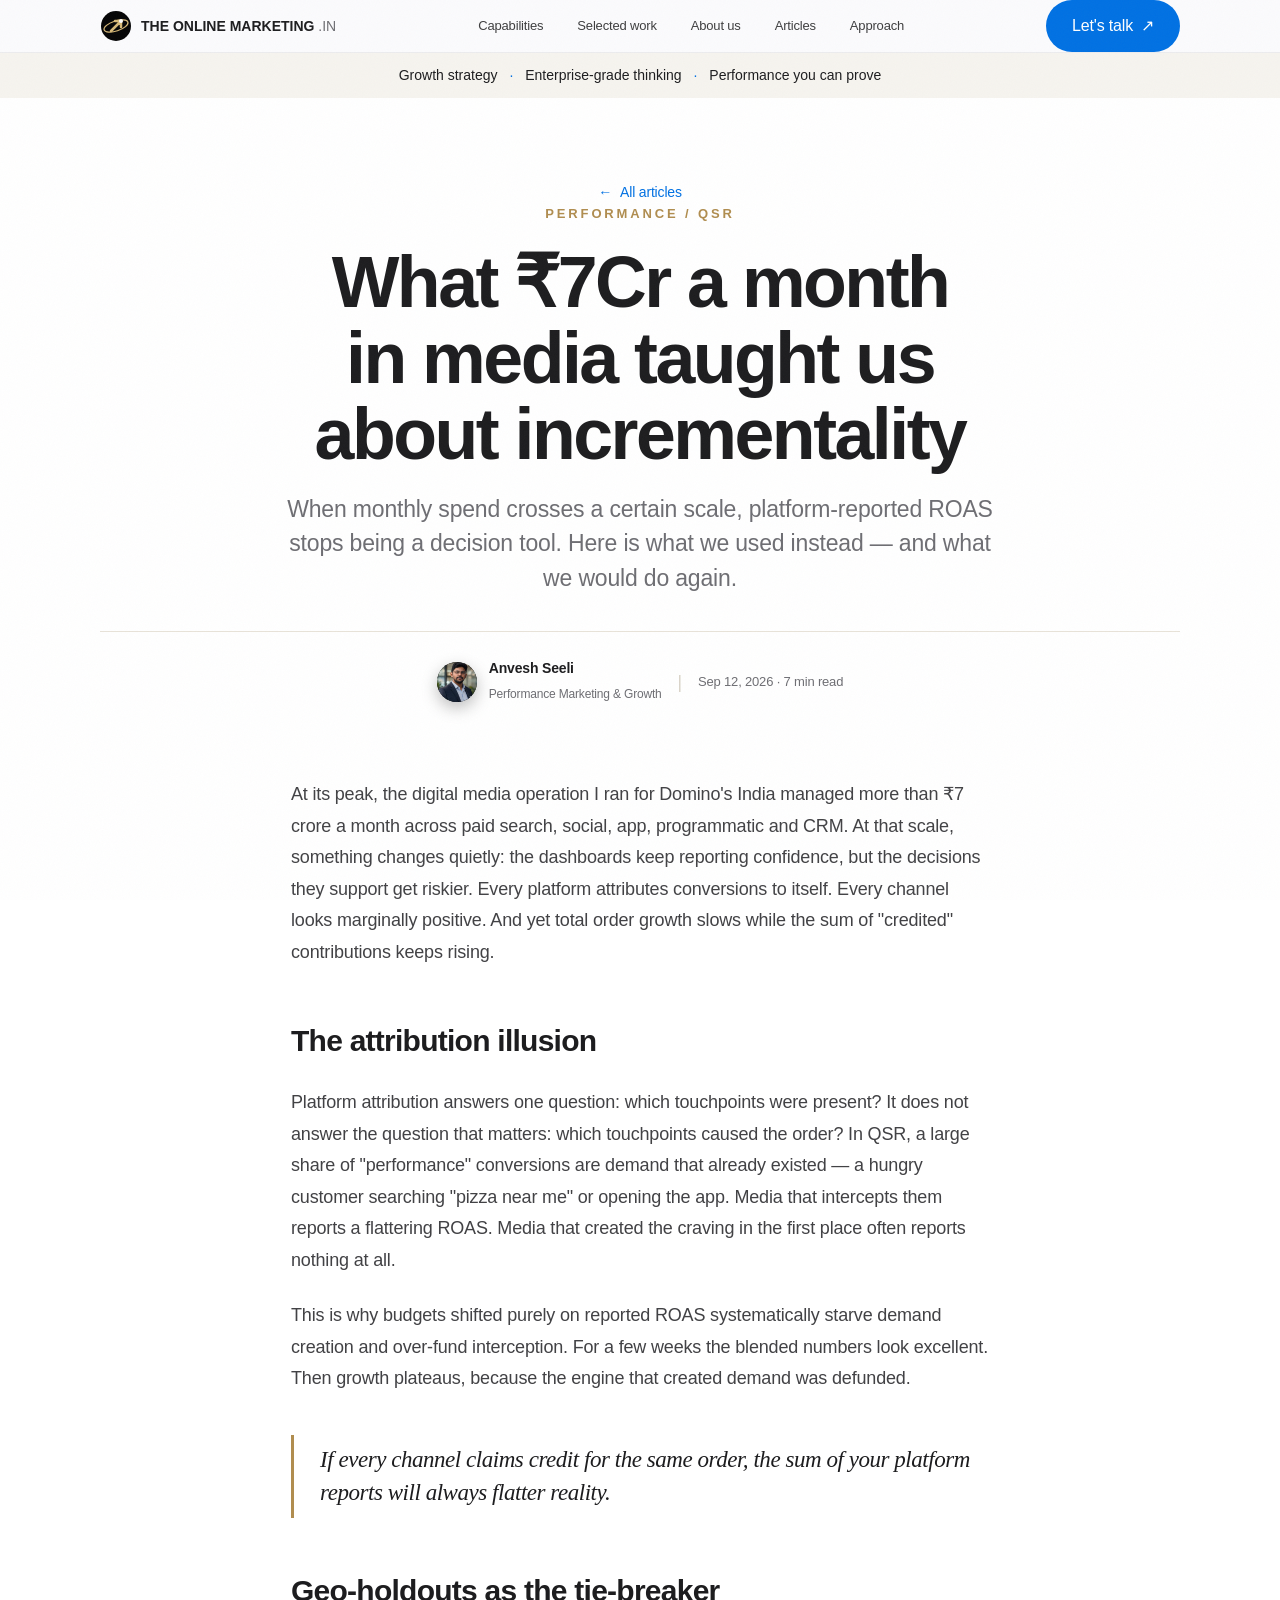
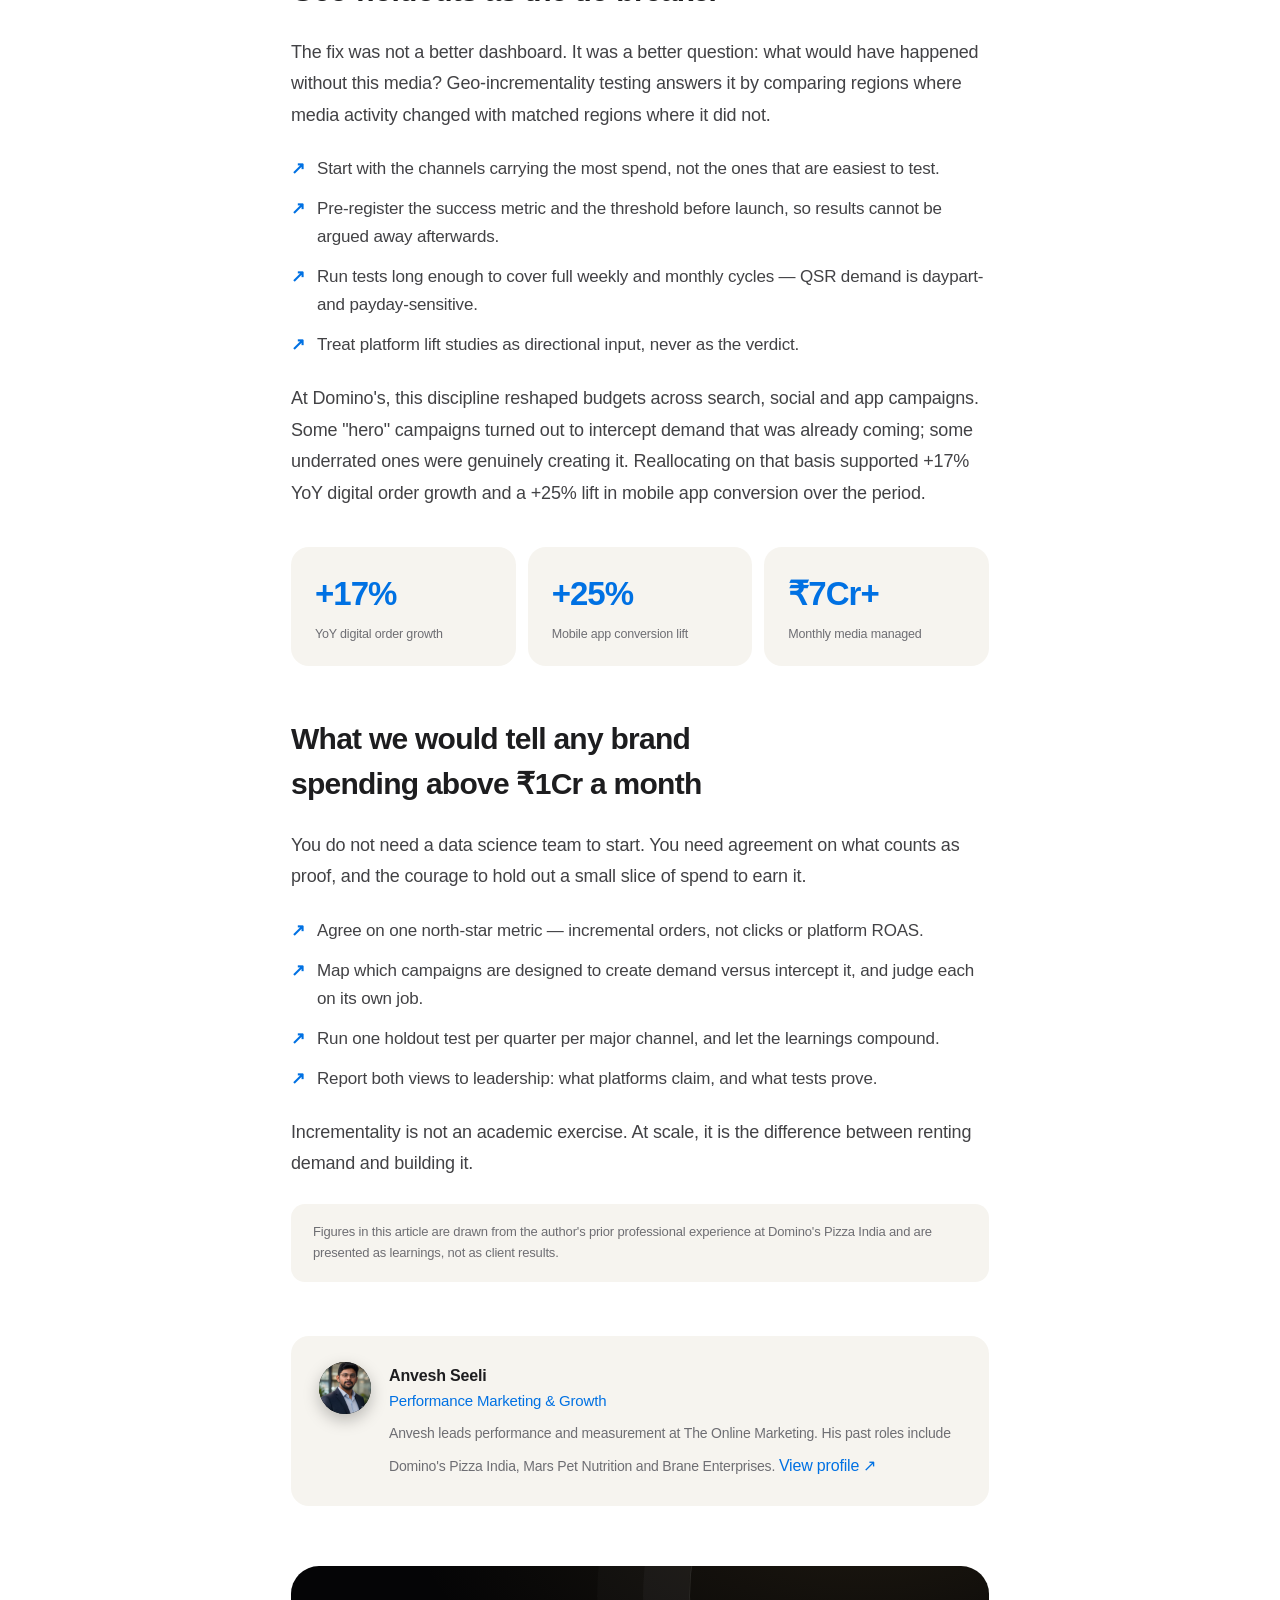
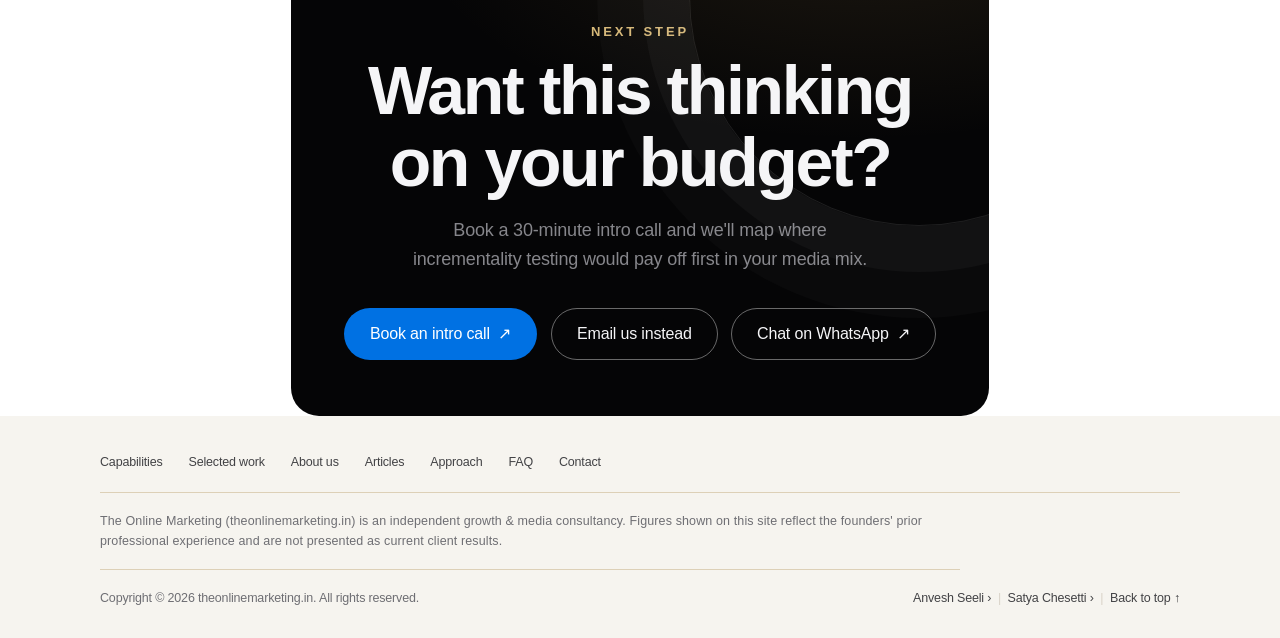
==== articles/incrementality-at-scale.html @ 979392d8 "Add files via upload" ====
<!DOCTYPE html>
<html lang="en">
<head>
<meta charset="utf-8">
<meta name="viewport" content="width=device-width, initial-scale=1">
<title>What ₹7Cr a month in media taught us about incrementality — The Online Marketing | theonlinemarketing.in</title>
<meta name="description" content="At Domino's-scale budgets, platform ROAS stops being a decision tool. Geo-holdouts and disciplined test design became the only way to know what media actually caused.">
<meta name="theme-color" content="#f5f5f7">
<link rel="icon" href="data:image/svg+xml,%3Csvg%20xmlns%3D%27http%3A%2F%2Fwww.w3.org%2F2000%2Fsvg%27%20viewBox%3D%270%200%2064%2064%27%3E%3Ccircle%20cx%3D%2732%27%20cy%3D%2732%27%20r%3D%2730%27%20fill%3D%27%23050506%27%2F%3E%3Cellipse%20cx%3D%2732%27%20cy%3D%2732%27%20rx%3D%2725%27%20ry%3D%2710%27%20transform%3D%27rotate%28-18%2032%2032%29%27%20fill%3D%27none%27%20stroke%3D%27%23d6b878%27%20stroke-width%3D%272.5%27%2F%3E%3Cpath%20d%3D%27M22%2042%20L42%2022%20M42%2022%20H30%20M42%2022%20V34%27%20stroke%3D%27%23d6b878%27%20stroke-width%3D%275%27%20fill%3D%27none%27%20stroke-linecap%3D%27round%27%20stroke-linejoin%3D%27round%27%2F%3E%3Ccircle%20cx%3D%2742%27%20cy%3D%2722%27%20r%3D%274%27%20fill%3D%27%23fff%27%2F%3E%3C%2Fsvg%3E">
<link rel="stylesheet" href="../css/style.css">
</head>
<body>
<div class="progress" aria-hidden="true"></div>
<a class="skip-link" href="#main">Skip to content</a>

<header class="nav">
  <div class="wrap nav-inner">
    <a class="logo" href="../index.html#top" aria-label="The Online Marketing — home">
      <span class="mark" aria-hidden="true">
        <svg viewBox="0 0 64 64" fill="none" class="logo-svg"><circle cx="32" cy="32" r="30" fill="#050506"/><ellipse cx="32" cy="32" rx="25" ry="10" transform="rotate(-18 32 32)" stroke="#d6b878" stroke-width="2.5" class="orbit"/><path d="M22 42 L42 22 M42 22 H30 M42 22 V34" stroke="#d6b878" stroke-width="5" stroke-linecap="round" stroke-linejoin="round" class="arrow"/><circle cx="42" cy="22" r="4" fill="#ffffff" class="star"/></svg>
      </span>
      <span>THE ONLINE MARKETING<span class="thin">&nbsp;.IN</span></span>
    </a>
    <nav class="navlinks" id="navlinks" aria-label="Primary">
      <a href="../index.html#capabilities">Capabilities</a>
      <a href="../index.html#work">Selected work</a>
      <a href="../index.html#about">About us</a>
      <a href="../index.html#articles">Articles</a>
      <a href="../index.html#approach">Approach</a>
      <a class="btn panel-cta" href="https://wa.me/918143130661?text=Hi%20The%20Online%20Marketing%2C%20I%27d%20like%20to%20talk%20about%20my%20growth%20goals" target="_blank" rel="noreferrer">Let's talk <span class="arw" aria-hidden="true">↗</span></a>
    </nav>
    <div class="nav-actions">
      <a class="btn navcta" href="https://wa.me/918143130661?text=Hi%20The%20Online%20Marketing%2C%20I%27d%20like%20to%20talk%20about%20my%20growth%20goals" target="_blank" rel="noreferrer">Let's talk <span class="arw" aria-hidden="true">↗</span></a>
      <button class="menu-btn" id="menuBtn" aria-label="Toggle navigation menu" aria-expanded="false" aria-controls="navlinks">
        <span aria-hidden="true"></span><span aria-hidden="true"></span>
      </button>
    </div>
  </div>
</header>

<div class="ribbon">Growth strategy <span>·</span> Enterprise-grade thinking <span>·</span> Performance you can prove</div>

<main id="main">
  <article>
    <div class="post-hero">
      <div class="wrap">
        <a class="back-link reveal" href="../index.html#articles"><span aria-hidden="true">←</span> All articles</a>
        <div class="kicker reveal" style="--d:60ms">Performance / QSR</div>
        <h1 class="reveal" style="--d:120ms">What ₹7Cr a month in media taught us about incrementality</h1>
        <p class="deck reveal" style="--d:180ms">When monthly spend crosses a certain scale, platform-reported ROAS stops being a decision tool. Here is what we used instead — and what we would do again.</p>
        <div class="post-meta reveal" style="--d:240ms">
          <div class="who">
            <span class="mini" aria-hidden="true"><img src="../assets/anvesh.jpg" alt="" onerror="this.remove()">AS</span>
            <div><b>Anvesh Seeli</b><span>Performance Marketing &amp; Growth</span></div>
          </div>
          <span class="sep" aria-hidden="true">|</span>
          <span class="when">Sep 12, 2026 · 7 min read</span>
        </div>
      </div>
    </div>

    <div class="wrap">
      <div class="post-body">
        <p>At its peak, the digital media operation I ran for Domino's India managed more than ₹7 crore a month across paid search, social, app, programmatic and CRM. At that scale, something changes quietly: the dashboards keep reporting confidence, but the decisions they support get riskier. Every platform attributes conversions to itself. Every channel looks marginally positive. And yet total order growth slows while the sum of "credited" contributions keeps rising.</p>

        <h2>The attribution illusion</h2>
        <p>Platform attribution answers one question: which touchpoints were present? It does not answer the question that matters: which touchpoints caused the order? In QSR, a large share of "performance" conversions are demand that already existed — a hungry customer searching "pizza near me" or opening the app. Media that intercepts them reports a flattering ROAS. Media that created the craving in the first place often reports nothing at all.</p>
        <p>This is why budgets shifted purely on reported ROAS systematically starve demand creation and over-fund interception. For a few weeks the blended numbers look excellent. Then growth plateaus, because the engine that created demand was defunded.</p>

        <blockquote>If every channel claims credit for the same order, the sum of your platform reports will always flatter reality.</blockquote>

        <h2>Geo-holdouts as the tie-breaker</h2>
        <p>The fix was not a better dashboard. It was a better question: what would have happened without this media? Geo-incrementality testing answers it by comparing regions where media activity changed with matched regions where it did not.</p>
        <ul>
          <li>Start with the channels carrying the most spend, not the ones that are easiest to test.</li>
          <li>Pre-register the success metric and the threshold before launch, so results cannot be argued away afterwards.</li>
          <li>Run tests long enough to cover full weekly and monthly cycles — QSR demand is daypart- and payday-sensitive.</li>
          <li>Treat platform lift studies as directional input, never as the verdict.</li>
        </ul>
        <p>At Domino's, this discipline reshaped budgets across search, social and app campaigns. Some "hero" campaigns turned out to intercept demand that was already coming; some underrated ones were genuinely creating it. Reallocating on that basis supported +17% YoY digital order growth and a +25% lift in mobile app conversion over the period.</p>

        <div class="stat-row reveal">
          <div class="stat"><strong>+17%</strong><span>YoY digital order growth</span></div>
          <div class="stat"><strong>+25%</strong><span>Mobile app conversion lift</span></div>
          <div class="stat"><strong>₹7Cr+</strong><span>Monthly media managed</span></div>
        </div>

        <h2>What we would tell any brand spending above ₹1Cr a month</h2>
        <p>You do not need a data science team to start. You need agreement on what counts as proof, and the courage to hold out a small slice of spend to earn it.</p>
        <ul>
          <li>Agree on one north-star metric — incremental orders, not clicks or platform ROAS.</li>
          <li>Map which campaigns are designed to create demand versus intercept it, and judge each on its own job.</li>
          <li>Run one holdout test per quarter per major channel, and let the learnings compound.</li>
          <li>Report both views to leadership: what platforms claim, and what tests prove.</li>
        </ul>
        <p>Incrementality is not an academic exercise. At scale, it is the difference between renting demand and building it.</p>

        <p class="post-note">Figures in this article are drawn from the author's prior professional experience at Domino's Pizza India and are presented as learnings, not as client results.</p>
      </div>

      <div class="post-bio reveal">
        <span class="mini" aria-hidden="true"><img src="../assets/anvesh.jpg" alt="" onerror="this.remove()">AS</span>
        <div>
          <b>Anvesh Seeli</b>
          <div class="role">Performance Marketing &amp; Growth</div>
          <p>Anvesh leads performance and measurement at The Online Marketing. His past roles include Domino's Pizza India, Mars Pet Nutrition and Brane Enterprises. <a class="profile-link" style="margin-top:8px" href="https://anveshseeli.com/" target="_blank" rel="noreferrer">View profile ↗</a></p>
        </div>
      </div>

      <div class="post-cta-wrap reveal">
        <div class="cta">
          <div>
            <div class="kicker">Next step</div>
            <h2>Want this thinking on your budget?</h2>
            <p>Book a 30-minute intro call and we'll map where incrementality testing would pay off first in your media mix.</p>
          </div>
          <div class="cta-actions">
            <a class="btn" href="https://calendly.com/satyachesetti789/30min" target="_blank" rel="noreferrer">Book an intro call <span class="arw" aria-hidden="true">↗</span></a>
            <a class="btn ghost" href="https://mail.google.com/mail/?view=cm&amp;fs=1&amp;to=satyachesetti786@gmail.com&amp;cc=hi@anveshseeli.com&amp;su=Growth%20strategy%20conversation" target="_blank" rel="noreferrer">Email us instead</a>
            <a class="btn ghost" href="https://wa.me/918143130661?text=Hi%20The%20Online%20Marketing%2C%20I%27d%20like%20to%20talk%20about%20my%20growth%20goals" target="_blank" rel="noreferrer">Chat on WhatsApp <span class="arw" aria-hidden="true">↗</span></a>
          </div>
        </div>
      </div>
    </div>
  </article>
</main>

<!-- Footer (apple.com style) -->
<footer class="footer">
  <div class="wrap">
    <nav class="footer-nav" aria-label="Footer">
      <a href="../index.html#capabilities">Capabilities</a>
      <a href="../index.html#work">Selected work</a>
      <a href="../index.html#about">About us</a>
      <a href="../index.html#articles">Articles</a>
      <a href="../index.html#approach">Approach</a>
      <a href="../index.html#faq">FAQ</a>
      <a href="../index.html#contact">Contact</a>
    </nav>
    <p class="footer-note">The Online Marketing (theonlinemarketing.in) is an independent growth &amp; media consultancy. Figures shown on this site reflect the founders' prior professional experience and are not presented as current client results.</p>
    <div class="footer-bottom">
      <span>Copyright © <span id="year">2026</span> theonlinemarketing.in. All rights reserved.</span>
      <span>
        <a href="https://anveshseeli.com/" target="_blank" rel="noreferrer">Anvesh Seeli ›</a>
        <span class="sep">&nbsp;|&nbsp;</span>
        <a href="https://mail.google.com/mail/?view=cm&amp;fs=1&amp;to=satyachesetti786@gmail.com&amp;su=Hello%20from%20The%20Online%20Marketing" target="_blank" rel="noreferrer">Satya Chesetti ›</a>
        <span class="sep">&nbsp;|&nbsp;</span>
        <a href="../index.html#top">Back to top ↑</a>
      </span>
    </div>
  </div>
</footer>

<script src="../js/main.js"></script>
</body>
</html>
---- css/style.css ----
/* ============================================================
   THE ONLINE MARKETING (theonlinemarketing.in) — shared stylesheet (home + article pages)
   Theme: apple.com-style premium.
   Flat surfaces (#fff / #f5f5f7 / #000), frosted slim nav,
   centered hero typography, full-bleed colour bands, rounded
   tiles, single blue accent #0071e3 (#2997ff on dark),
   hairline separators, light Apple-style footer.

   1. Tokens & reset        7.  Work / About / Articles
   2. Base + utilities      8.  Approach / FAQ / Contact
   3. Nav + ribbon          9.  Footer
   4. Hero + trust         10.  Article pages
   5. Bands + services     11.  Responsive
   6. Manifesto (dark)     12.  Motion & a11y
   ============================================================ */

/* ---------- 1. Tokens & reset ---------- */
:root{
  --bg:#f5f5f7;
  --paper:#ffffff;
  --ink:#1d1d1f;
  --soft:#424245;
  --muted:#6e6e73;
  --line:#d2d2d7;
  --line-soft:#e4e4e9;
  --blue:#0071e3;
  --blue-hover:#0077ed;
  --blue-dark:#2997ff;      /* Apple link blue on dark surfaces */
  --blue-soft:#e8f2ff;
  --green:#248a3d;
  --black:#000000;
  --nav-h:52px;
  --radius:18px;
  --radius-lg:28px;
  --ease:cubic-bezier(.16,1,.3,1);
}
*,*::before,*::after{box-sizing:border-box}
html{scroll-behavior:smooth;scroll-padding-top:72px;-webkit-text-size-adjust:100%}
body{
  margin:0;overflow-x:clip;
  background:var(--paper);color:var(--ink);
  font-family:-apple-system,BlinkMacSystemFont,"SF Pro Display","SF Pro Text","Segoe UI",Roboto,Helvetica,Arial,sans-serif;
  font-size:17px;line-height:1.5;letter-spacing:-.01em;
  -webkit-font-smoothing:antialiased;-moz-osx-font-smoothing:grayscale;
  text-rendering:optimizeLegibility;
}
a{color:inherit;text-decoration:none}
button{font:inherit;color:inherit}
h1,h2,h3,p{margin:0}
ul{margin:0;padding:0;list-style:none}
svg{display:block}
::selection{background:rgba(0,113,227,.18)}

/* ---------- 2. Base + utilities ---------- */
.wrap{width:min(1080px,100% - 48px);margin-inline:auto}
.band{padding:96px 0}
.band-white{background:var(--paper)}
.band-gray{background:var(--bg)}
.band-dark{background:var(--black);color:#f5f5f7}

.kicker{
  font-size:12px;font-weight:600;letter-spacing:.12em;
  text-transform:uppercase;color:var(--blue);
}
.band-dark .kicker{color:var(--blue-dark)}
.eyebrow{
  display:inline-flex;align-items:center;gap:10px;
  font-size:13px;font-weight:600;letter-spacing:.1em;
  text-transform:uppercase;color:var(--muted);
}
.dot{width:8px;height:8px;border-radius:50%;background:var(--blue);flex:none;animation:pulse 2.6s infinite}
@keyframes pulse{
  0%{box-shadow:0 0 0 0 rgba(0,113,227,.35)}
  70%{box-shadow:0 0 0 7px rgba(0,113,227,0)}
  100%{box-shadow:0 0 0 0 rgba(0,113,227,0)}
}
.lead{font-size:clamp(19px,1.9vw,24px);line-height:1.5;color:var(--muted);font-weight:400}
.micro{font-size:14px;color:var(--muted)}

.section-head{max-width:780px;margin:0 auto 60px;text-align:center}
.section-head h2{
  font-size:clamp(36px,4.8vw,60px);line-height:1.06;letter-spacing:-.035em;
  font-weight:600;margin-top:12px;text-wrap:balance;
}
.section-head p{max-width:560px;margin:18px auto 0;color:var(--muted);font-size:17px;line-height:1.6}

/* Apple text link with chevron */
.link-blue{color:var(--blue);font-size:17px;font-weight:400;display:inline-flex;align-items:center;gap:4px}
.link-blue:hover{text-decoration:underline}
.band-dark .link-blue{color:var(--blue-dark)}

/* Buttons — flat Apple pills */
.btn{
  display:inline-flex;align-items:center;justify-content:center;gap:8px;
  background:var(--blue);color:#fff;border:1px solid transparent;border-radius:999px;
  padding:12px 22px;font-size:15px;font-weight:400;letter-spacing:-.01em;
  cursor:pointer;white-space:nowrap;
  transition:background .2s,transform .2s,border-color .2s,color .2s;
}
.btn:hover{background:var(--blue-hover)}
.btn:active{transform:scale(.98)}
.btn .arw{font-weight:400}
.btn.ghost{background:transparent;border-color:rgba(255,255,255,.4);color:#f5f5f7}
.btn.ghost:hover{background:rgba(255,255,255,.08);border-color:rgba(255,255,255,.7)}
.btn.light{background:var(--paper);color:var(--ink)}
.btn.light:hover{background:#f2f2f4}

.skip-link{
  position:absolute;left:-9999px;top:0;z-index:300;
  background:#fff;color:var(--blue);font-weight:600;font-size:14px;
  padding:12px 18px;border-radius:10px;box-shadow:0 10px 30px rgba(0,0,0,.15);
}
.skip-link:focus{left:16px;top:12px}

/* ---------- 3. Nav + ribbon ---------- */
.nav{
  position:sticky;top:0;z-index:100;
  background:rgba(251,251,253,.8);
  -webkit-backdrop-filter:saturate(180%) blur(20px);
  backdrop-filter:saturate(180%) blur(20px);
  border-bottom:1px solid rgba(0,0,0,.06);
}
.nav-inner{
  height:var(--nav-h);
  display:grid;grid-template-columns:auto 1fr auto;align-items:center;gap:16px;
}
.logo{display:flex;align-items:center;gap:9px;font-size:14px;font-weight:600;letter-spacing:0}
.logo .thin{font-weight:400;color:var(--muted)}
.mark{
  width:26px;height:26px;border-radius:50%;background:var(--blue);
  display:grid;place-items:center;flex:none;
}
.mark svg{width:12px;height:12px}

.navlinks{display:flex;align-items:center;justify-content:center;gap:34px;font-size:12px;font-weight:400;color:rgba(29,29,31,.85)}
.navlinks a{padding:4px 0;transition:color .2s}
.navlinks a:hover{color:var(--blue)}
.navlinks a.active{color:var(--blue);font-weight:500}
.navlinks .panel-cta{display:none}

.nav-actions{display:flex;align-items:center;justify-content:flex-end;gap:12px}
.navcta{padding:7px 16px;font-size:12px}

.menu-btn{
  display:none;position:relative;width:36px;height:36px;flex:none;
  background:transparent;border:0;cursor:pointer;
}
.menu-btn span{
  position:absolute;left:8px;right:8px;height:1.5px;background:var(--ink);border-radius:2px;
  transition:transform .3s var(--ease);
}
.menu-btn span:nth-child(1){top:14px}
.menu-btn span:nth-child(2){bottom:14px}
.menu-btn[aria-expanded="true"] span:nth-child(1){transform:translateY(3.25px) rotate(45deg)}
.menu-btn[aria-expanded="true"] span:nth-child(2){transform:translateY(-3.25px) rotate(-45deg)}

.ribbon{
  background:var(--bg);color:var(--ink);
  font-size:13px;font-weight:400;letter-spacing:0;
  text-align:center;padding:12px 20px;
}
.ribbon span{color:var(--blue);padding:0 8px}

/* ---------- 4. Hero + trust ---------- */
.hero{padding:88px 0 40px;text-align:center}
.hero-center{max-width:860px;margin-inline:auto}
.hero h1{
  font-size:clamp(48px,7vw,96px);line-height:1.02;letter-spacing:-.035em;
  font-weight:600;margin:20px auto 22px;max-width:820px;text-wrap:balance;
}
.hero h1 em{font-style:normal;color:var(--blue)}
.hero .lead{max-width:640px;margin-inline:auto}
.hero-actions{display:flex;gap:26px;flex-wrap:wrap;justify-content:center;align-items:center;margin-top:30px}
.hero .micro{margin-top:20px}

.visual-wrap{max-width:1020px;margin:70px auto 0}
.visual{
  position:relative;min-height:440px;border-radius:var(--radius-lg);
  background:linear-gradient(160deg,#1d1d1f 0%,#000 60%,#101014 100%);
  color:#f5f5f7;padding:34px;overflow:hidden;isolation:isolate;
}
.visual::before{
  content:"";position:absolute;width:380px;height:380px;
  border:1px solid rgba(255,255,255,.12);border-radius:50%;
  right:-110px;top:-70px;z-index:-1;
  box-shadow:0 0 0 40px rgba(255,255,255,.03),0 0 0 80px rgba(255,255,255,.02);
}
.visual-top{
  display:flex;justify-content:space-between;gap:12px;
  font-size:11px;letter-spacing:.14em;text-transform:uppercase;color:#86868b;
}
.chart-title{
  font-size:clamp(24px,2.6vw,32px);line-height:1.14;letter-spacing:-.03em;
  font-weight:600;margin-top:60px;max-width:300px;
}
.chart-title strong{color:var(--blue-dark);font-weight:600}
.chart{
  height:130px;margin-top:34px;display:flex;align-items:flex-end;gap:10px;
  border-bottom:1px solid rgba(255,255,255,.2);padding:0 4px;
}
.bar{
  flex:1;height:var(--h);border-radius:5px 5px 0 0;
  background:linear-gradient(180deg,#4ea3ff 0%,#0071e3 80%);
  transition:height 1s var(--ease) var(--bd,0s);
}
.bar:nth-child(1){--bd:0ms}   .bar:nth-child(2){--bd:70ms}
.bar:nth-child(3){--bd:140ms} .bar:nth-child(4){--bd:210ms}
.bar:nth-child(5){--bd:280ms} .bar:nth-child(6){--bd:350ms}
.bar:nth-child(7){--bd:420ms} .bar:nth-child(8){--bd:490ms}
.js .chart .bar{height:4%}
.js .chart.in .bar{height:var(--h)}
.chart-foot{
  display:flex;justify-content:space-between;gap:12px;
  font-size:11px;letter-spacing:.1em;text-transform:uppercase;color:#86868b;margin-top:12px;
}
.floating{
  position:absolute;right:26px;bottom:28px;
  background:#fff;color:var(--ink);padding:16px 20px;border-radius:var(--radius);
  box-shadow:0 14px 40px rgba(0,0,0,.4);
}
.floating small{display:block;font-size:11px;color:var(--muted);font-weight:500}
.floating strong{font-size:25px;letter-spacing:-.02em;font-weight:600}
.floating .up{color:var(--green);font-size:13px;font-weight:600;margin-left:6px}

.trust{background:var(--paper);border-top:1px solid var(--line-soft);border-bottom:1px solid var(--line-soft);padding:26px 0}
.trust-inner{display:flex;justify-content:center;align-items:center;gap:20px 44px;flex-wrap:wrap;text-align:center}
.trust-label{font-size:12px;font-weight:600;letter-spacing:.12em;text-transform:uppercase;color:var(--muted)}
.brands{display:flex;gap:36px;flex-wrap:wrap;justify-content:center;align-items:center;font-size:17px;font-weight:600;letter-spacing:-.01em;color:#86868b}
.brands span{transition:color .2s}
.brands span:hover{color:var(--ink)}

/* ---------- 5. Bands + services ---------- */
.services{display:grid;grid-template-columns:repeat(3,1fr);gap:14px}
.service{
  background:var(--bg);border-radius:var(--radius);
  padding:38px 30px;min-height:270px;text-align:center;
  transition:transform .3s var(--ease),box-shadow .3s;
}
.band-gray .service{background:var(--paper)}
.service:hover{transform:translateY(-3px);box-shadow:0 14px 40px rgba(0,0,0,.08)}
.num{font-size:11px;font-weight:600;letter-spacing:.12em;text-transform:uppercase;color:var(--muted)}
.service-icon{color:var(--blue);font-size:26px;margin:20px 0 14px;line-height:1}
.service h3{font-size:22px;font-weight:600;letter-spacing:-.02em;margin-bottom:10px}
.service p{font-size:14.5px;color:var(--muted);line-height:1.65;max-width:300px;margin-inline:auto}

/* ---------- 6. Manifesto (full-bleed dark) ---------- */
.manifesto{padding:110px 0;text-align:center}
.manifesto h2{
  font-size:clamp(38px,5.2vw,68px);letter-spacing:-.035em;line-height:1.06;
  font-weight:600;max-width:880px;margin:14px auto 0;text-wrap:balance;
}
.manifesto h2 em{font-style:normal;color:var(--blue-dark)}
.manifesto .m-lead{color:#86868b;max-width:680px;margin:26px auto 0;font-size:19px;line-height:1.6}
.principles{display:grid;grid-template-columns:repeat(3,1fr);gap:28px;max-width:920px;margin:64px auto 0;text-align:left}
.principle{border-top:1px solid rgba(255,255,255,.2);padding-top:18px}
.principle b{font-size:15px;color:#f5f5f7;font-weight:600;display:block}
.principle p{font-size:14px;margin-top:8px;color:#86868b;line-height:1.6}

/* ---------- 7. Work / About / Articles ---------- */
.work-grid{display:grid;grid-template-columns:1fr 1fr;gap:14px}
.case,.founder{
  background:var(--paper);border-radius:var(--radius-lg);
  transition:transform .3s var(--ease),box-shadow .3s;
}
.band-white .case,.band-white .founder{background:var(--bg)}
.case{padding:36px;min-height:310px;display:flex;flex-direction:column;justify-content:space-between;gap:8px}
.case:hover,.founder:hover{transform:translateY(-3px);box-shadow:0 18px 48px rgba(0,0,0,.10)}
.case-top{display:flex;justify-content:space-between;align-items:center;gap:12px}
.case-top .kicker{color:var(--muted)}
.pill{
  background:var(--blue-soft);color:var(--blue);border-radius:999px;
  padding:6px 12px;font-size:12px;font-weight:500;white-space:nowrap;
}
.case h3{font-size:27px;letter-spacing:-.025em;font-weight:600;margin:26px 0 10px}
.case p{font-size:15px;color:var(--muted);max-width:480px;line-height:1.65}
.metrics{display:flex;gap:30px;flex-wrap:wrap;margin-top:28px;padding-top:24px;border-top:1px solid var(--line-soft)}
.metric strong{display:block;font-size:27px;letter-spacing:-.025em;font-weight:600}
.metric span{font-size:12px;color:var(--muted)}
.footnote{font-size:12.5px;color:var(--muted);margin-top:28px;line-height:1.6;max-width:760px}

.founders{display:grid;grid-template-columns:1fr 1fr;gap:14px}
.founder{padding:44px 38px;text-align:center}
.initials{
  width:64px;height:64px;border-radius:50%;margin-inline:auto;
  background:var(--blue);color:#fff;
  display:grid;place-items:center;font-size:21px;font-weight:600;letter-spacing:0;
}
.founder h3{font-size:27px;letter-spacing:-.025em;font-weight:600;margin:24px 0 4px}
.role{font-size:14px;font-weight:500;color:var(--blue)}
.founder p{font-size:15px;line-height:1.7;color:var(--muted);margin-top:18px}
.tags{display:flex;flex-wrap:wrap;gap:8px;justify-content:center;margin-top:22px}
.tags span{
  font-size:12px;font-weight:400;padding:7px 13px;color:var(--soft);
  background:var(--paper);border:1px solid var(--line-soft);border-radius:999px;
}
.band-white .tags span{background:#fff}
.profile-link{
  display:inline-flex;align-items:center;gap:5px;margin-top:24px;
  font-size:15px;font-weight:400;color:var(--blue);
}
.profile-link:hover{text-decoration:underline}

/* Articles */
.articles-grid{display:grid;grid-template-columns:repeat(3,1fr);gap:14px}
.article-card{
  display:flex;flex-direction:column;overflow:hidden;
  background:var(--paper);border-radius:var(--radius-lg);
  transition:transform .3s var(--ease),box-shadow .3s;
}
.band-white .article-card{background:var(--bg)}
.article-card:hover{transform:translateY(-3px);box-shadow:0 18px 48px rgba(0,0,0,.10)}
.thumb{
  position:relative;height:160px;display:grid;place-items:center;
  color:#fff;font-size:44px;font-weight:600;letter-spacing:-.03em;overflow:hidden;
}
.thumb::after{
  content:"";position:absolute;inset:0;
  background:radial-gradient(260px 140px at 80% -10%,rgba(255,255,255,.22),transparent 60%);
}
.thumb.t1{background:var(--blue)}
.thumb.t2{background:#1d1d1f}
.thumb.t3{background:#5e5e63}
.article-card .body{padding:26px 28px 28px;display:flex;flex-direction:column;flex:1;text-align:left}
.article-card h3{font-size:21px;letter-spacing:-.02em;font-weight:600;line-height:1.28;margin-top:14px}
.article-card .excerpt{font-size:14.5px;color:var(--muted);line-height:1.6;margin-top:10px}
.article-card .meta{
  display:flex;align-items:center;gap:10px;margin-top:auto;padding-top:22px;
  font-size:12.5px;color:var(--muted);
}
.article-card .meta .read{margin-left:auto;font-weight:500;color:var(--blue)}
.article-card:hover .meta .read{text-decoration:underline}

.ext-head{
  display:flex;justify-content:space-between;align-items:center;gap:20px;flex-wrap:wrap;
  margin:56px 0 4px;
}
.ext-head h3{font-size:19px;font-weight:600;letter-spacing:-.015em}
.ext-head a{font-size:14px;font-weight:500;color:var(--blue)}
.ext-head a:hover{text-decoration:underline}
.ext-list a{
  display:flex;justify-content:space-between;align-items:center;gap:16px;
  padding:18px 6px;border-top:1px solid var(--line-soft);
  font-size:16px;font-weight:500;letter-spacing:-.01em;
  transition:color .2s,padding .2s;
}
.ext-list a:last-child{border-bottom:1px solid var(--line-soft)}
.ext-list a:hover{color:var(--blue);padding-left:12px}
.ext-list .src{font-size:12px;font-weight:400;color:var(--muted);white-space:nowrap}

/* ---------- 8. Approach / FAQ / Contact ---------- */
.process{display:grid;grid-template-columns:repeat(4,1fr);gap:28px;text-align:center}
.step .n{font-size:12px;font-weight:600;letter-spacing:.12em;text-transform:uppercase;color:var(--blue)}
.step h3{font-size:21px;letter-spacing:-.02em;font-weight:600;margin:26px 0 10px}
.step p{font-size:14.5px;color:var(--muted);line-height:1.65;max-width:240px;margin-inline:auto}

.faq{max-width:820px;margin-inline:auto;border-bottom:1px solid var(--line)}
.faq details{border-top:1px solid var(--line)}
.faq summary{
  cursor:pointer;font-size:19px;font-weight:600;letter-spacing:-.015em;
  list-style:none;display:flex;justify-content:space-between;align-items:center;
  gap:16px;padding:24px 0;transition:color .2s;
}
.faq summary::-webkit-details-marker{display:none}
.faq summary:hover{color:var(--blue)}
.faq .icon{
  flex:none;color:var(--blue);font-size:24px;font-weight:400;line-height:1;
  transition:transform .3s var(--ease);
}
.faq details[open] .icon{transform:rotate(45deg)}
.faq details p{font-size:16px;color:var(--muted);line-height:1.7;max-width:700px;padding:0 42px 26px 0}

.cta{
  position:relative;overflow:hidden;text-align:center;
  background:var(--black);color:#f5f5f7;border-radius:var(--radius-lg);
  padding:88px 48px;
}
.cta::before{
  content:"";position:absolute;width:460px;height:460px;border-radius:50%;
  border:1px solid rgba(255,255,255,.1);right:-160px;top:-200px;
  box-shadow:0 0 0 46px rgba(255,255,255,.03),0 0 0 92px rgba(255,255,255,.02);
}
.cta .kicker{color:var(--blue-dark)}
.cta h2{
  font-size:clamp(38px,5vw,62px);letter-spacing:-.035em;line-height:1.05;
  font-weight:600;margin:14px auto 0;max-width:680px;text-wrap:balance;
}
.cta p{font-size:17px;line-height:1.6;color:#86868b;max-width:480px;margin:18px auto 0}
.cta-actions{display:flex;justify-content:center;gap:14px;flex-wrap:wrap;margin-top:34px;position:relative}

/* ---------- 9. Footer (apple.com light) ---------- */
.footer{background:var(--bg);color:var(--muted);padding:36px 0 30px;font-size:12px;line-height:1.6}
.footer-nav{
  display:flex;gap:26px;flex-wrap:wrap;padding-bottom:20px;
  border-bottom:1px solid var(--line);
}
.footer-nav a{color:var(--soft);font-size:12px;transition:color .2s}
.footer-nav a:hover{color:var(--blue)}
.footer-note{margin:18px 0;padding-bottom:18px;border-bottom:1px solid var(--line);max-width:860px}
.footer-bottom{
  display:flex;justify-content:space-between;align-items:center;gap:16px;flex-wrap:wrap;
}
.footer-bottom a{color:var(--soft);transition:color .2s}
.footer-bottom a:hover{color:var(--blue)}
.footer-bottom .sep{color:var(--line)}

/* ---------- 10. Article pages ---------- */
.post-hero{padding:80px 0 48px;text-align:center}
.back-link{
  display:inline-flex;align-items:center;gap:8px;
  font-size:14px;font-weight:500;color:var(--blue);
}
.back-link:hover{text-decoration:underline}
.post-hero h1{
  font-size:clamp(38px,5.2vw,66px);line-height:1.06;letter-spacing:-.035em;
  font-weight:600;margin:20px auto 20px;max-width:860px;text-wrap:balance;
}
.post-hero .deck{font-size:clamp(18px,1.8vw,22px);line-height:1.5;color:var(--muted);max-width:720px;margin-inline:auto}
.post-meta{
  display:flex;justify-content:center;align-items:center;gap:16px;flex-wrap:wrap;
  margin-top:36px;padding-top:26px;border-top:1px solid var(--line-soft);
}
.post-meta .who{display:flex;align-items:center;gap:12px;text-align:left}
.post-meta .mini{
  width:40px;height:40px;border-radius:50%;background:var(--blue);color:#fff;
  display:grid;place-items:center;font-size:14px;font-weight:600;
}
.post-meta .who b{display:block;font-size:14px;font-weight:600;color:var(--ink)}
.post-meta .who span{font-size:12px;color:var(--muted)}
.post-meta .sep{color:var(--line);font-weight:300}
.post-meta .when{font-size:13px;color:var(--muted)}

.post-body{max-width:698px;margin:0 auto;padding:26px 0 10px}
.post-body p{font-size:17px;line-height:1.75;color:var(--soft);margin-top:24px}
.post-body p:first-child{margin-top:0}
.post-body h2{font-size:28px;letter-spacing:-.025em;font-weight:600;margin:50px 0 4px;text-wrap:balance}
.post-body h3{font-size:20px;letter-spacing:-.015em;font-weight:600;margin:36px 0 2px}
.post-body ul{margin:24px 0 0;display:grid;gap:12px}
.post-body ul li{position:relative;padding-left:26px;font-size:16.5px;line-height:1.65;color:var(--soft)}
.post-body ul li::before{content:"↗";position:absolute;left:0;top:0;color:var(--blue);font-weight:600}
.post-body blockquote{
  margin:40px 0;padding:8px 0 8px 26px;border-left:3px solid var(--blue);
  font-size:23px;line-height:1.45;letter-spacing:-.02em;font-weight:600;color:var(--ink);
}
.stat-row{display:grid;grid-template-columns:repeat(3,1fr);gap:12px;margin:38px 0 6px}
.stat{background:var(--bg);border-radius:var(--radius);padding:22px 24px}
.stat strong{display:block;font-size:31px;letter-spacing:-.03em;font-weight:600;color:var(--blue)}
.stat span{display:block;font-size:12.5px;color:var(--muted);margin-top:6px;line-height:1.5}
.post-note{
  margin-top:46px;padding:18px 22px;border-radius:14px;
  background:var(--bg);font-size:13px !important;color:var(--muted) !important;line-height:1.6 !important;
}
.post-bio{
  max-width:698px;margin:44px auto 0;display:flex;gap:18px;align-items:flex-start;
  background:var(--bg);border-radius:var(--radius);padding:26px 28px;text-align:left;
}
.post-bio .mini{
  flex:none;width:52px;height:52px;border-radius:50%;background:var(--blue);color:#fff;
  display:grid;place-items:center;font-size:17px;font-weight:600;
}
.post-bio b{font-size:16px;font-weight:600}
.post-bio .role{margin-top:2px}
.post-bio p{font-size:14px;color:var(--muted);line-height:1.65;margin-top:10px}
.post-cta-wrap{max-width:698px;margin:60px auto 0}
.post-cta-wrap .cta{padding:56px 36px}

/* ---------- 11. Responsive ---------- */
@media (max-width:960px){
  .band{padding:76px 0}
  .navlinks{
    position:absolute;top:calc(100% + 8px);left:16px;right:16px;
    display:none;flex-direction:column;align-items:stretch;gap:2px;
    background:rgba(255,255,255,.97);
    -webkit-backdrop-filter:blur(20px);backdrop-filter:blur(20px);
    border:1px solid var(--line-soft);border-radius:16px;
    box-shadow:0 18px 46px rgba(0,0,0,.14);
    padding:12px;
  }
  .navlinks.open{display:flex}
  .navlinks a{padding:13px 14px;font-size:15px;border-radius:10px;color:var(--ink)}
  .navlinks a:hover{background:var(--bg)}
  .navlinks .panel-cta{display:inline-flex;margin-top:8px;justify-content:center}
  .navcta{display:none}
  .menu-btn{display:block}
  .hero{padding:64px 0 32px}
  .visual-wrap{margin-top:48px}
  .visual{min-height:420px}
  .manifesto{padding:76px 0}
  .principles{grid-template-columns:1fr;gap:20px;margin-top:44px}
  .articles-grid{grid-template-columns:1fr 1fr}
}
@media (max-width:860px){
  .services{grid-template-columns:1fr 1fr}
  .work-grid,.founders{grid-template-columns:1fr}
  .process{grid-template-columns:1fr 1fr;gap:36px}
  .stat-row{grid-template-columns:1fr 1fr}
  .cta{padding:64px 32px}
}
@media (max-width:640px){
  .articles-grid{grid-template-columns:1fr}
  .stat-row{grid-template-columns:1fr}
  .post-bio{flex-direction:column}
}
@media (max-width:560px){
  .wrap{width:calc(100% - 36px)}
  .ribbon{font-size:11px;padding:10px 12px}
  .ribbon span{padding:0 5px}
  .hero h1{font-size:clamp(42px,11vw,54px)}
  .visual{padding:24px;min-height:400px}
  .chart-title{margin-top:44px}
  .floating{right:16px;bottom:18px;padding:14px 16px}
  .floating strong{font-size:22px}
  .services{grid-template-columns:1fr}
  .service{padding:30px 24px;min-height:0}
  .process{grid-template-columns:1fr}
  .brands{gap:18px;font-size:15px}
  .case,.founder{padding:28px}
  .case h3,.founder h3{font-size:24px}
  .cta{padding:48px 22px}
  .cta h2{font-size:clamp(32px,9vw,40px)}
  .footer-nav{gap:16px}
  .footer-bottom{flex-direction:column;align-items:flex-start;gap:10px}
  .post-hero{padding:56px 0 32px}
  .post-body blockquote{font-size:19px}
}

/* ---------- 12. Motion & a11y ---------- */
.js .reveal{opacity:0;transform:translateY(24px)}
.js .reveal.in{
  opacity:1;transform:none;
  transition:opacity .8s ease var(--d,0s),transform .8s var(--ease) var(--d,0s);
}
:focus-visible{outline:3px solid rgba(0,113,227,.55);outline-offset:3px;border-radius:6px}
@media (prefers-reduced-motion:reduce){
  html{scroll-behavior:auto}
  *,*::before,*::after{
    animation-duration:.01ms !important;
    animation-iteration-count:1 !important;
    transition-duration:.01ms !important;
  }
  .js .reveal{opacity:1;transform:none}
  .js .chart .bar{height:var(--h)}
}

/* ============================================================
   13. PREMIUM V2 — larger type scale + motion layer
   ============================================================ */

/* --- Slightly larger type everywhere --- */
body{font-size:17.5px}
.ribbon{font-size:14px}
.navlinks{font-size:13px}
.navcta{font-size:14px;padding:8px 18px}
.btn{font-size:16px;padding:13px 25px}
.link-blue{font-size:18px}
.kicker{font-size:13px}
.eyebrow{font-size:14px}
.lead{font-size:clamp(20px,2vw,26px)}
.micro{font-size:15px}
.hero h1{font-size:clamp(52px,7.6vw,104px)}
.section-head h2{font-size:clamp(40px,5.2vw,68px)}
.section-head p{font-size:18px}
.manifesto h2{font-size:clamp(42px,5.6vw,76px)}
.manifesto .m-lead{font-size:20px}
.principle b{font-size:16px}
.principle p{font-size:15px}
.service h3{font-size:24px}
.service p{font-size:15.5px}
.num{font-size:12px}
.case h3,.founder h3{font-size:29px}
.case p,.founder p{font-size:16px}
.metric strong{font-size:29px}
.metric span{font-size:13px}
.pill{font-size:13px}
.role{font-size:15px}
.tags span{font-size:13px}
.profile-link{font-size:16px}
.article-card h3{font-size:22px}
.article-card .excerpt{font-size:15px}
.ext-head h3{font-size:20px}
.ext-list a{font-size:17px}
.step h3{font-size:23px}
.step p{font-size:15.5px}
.step .n{font-size:13px}
.faq summary{font-size:20px}
.faq details p{font-size:17px}
.cta h2{font-size:clamp(40px,5.4vw,68px)}
.cta p{font-size:18px}
.footer{font-size:12.5px}
.footer-nav a{font-size:12.5px}
.trust-label{font-size:13px}
.brands .set span{font-size:18px}
.post-hero h1{font-size:clamp(40px,5.6vw,72px)}
.post-hero .deck{font-size:clamp(19px,1.9vw,23px)}
.post-body p{font-size:18px}
.post-body h2{font-size:30px}
.post-body h3{font-size:21px}
.post-body ul li{font-size:17px}
.stat strong{font-size:33px}

/* --- Scroll progress bar --- */
.progress{
  position:fixed;top:0;left:0;height:3px;width:0;z-index:300;
  background:linear-gradient(90deg,#0071e3,#2997ff);
}
.nav.scrolled{box-shadow:0 6px 24px rgba(0,0,0,.08)}

/* --- Button shine sweep --- */
.btn{position:relative;overflow:hidden}
.btn::after{
  content:"";position:absolute;top:0;bottom:0;left:-70%;width:45%;
  background:linear-gradient(105deg,transparent,rgba(255,255,255,.35),transparent);
  transform:skewX(-20deg);transition:left .6s var(--ease);pointer-events:none;
}
.btn:hover::after{left:130%}

/* --- Brand marquee --- */
.trust-inner{gap:20px 32px}
.brands{
  overflow:hidden;width:min(720px,100%);justify-content:flex-start;
  -webkit-mask-image:linear-gradient(90deg,transparent,#000 10%,#000 90%,transparent);
  mask-image:linear-gradient(90deg,transparent,#000 10%,#000 90%,transparent);
}
.brands-track{display:flex;width:max-content}
.brands .set{display:flex;gap:44px;padding-right:44px;animation:marquee 26s linear infinite}
.brands-track{animation:marquee 26s linear infinite}
.brands .set{animation:none}
.brands:hover .brands-track{animation-play-state:paused}
@keyframes marquee{to{transform:translateX(-50%)}}

/* --- Floating card levitation --- */
.floating{animation:floaty 6s ease-in-out infinite}
@keyframes floaty{0%,100%{transform:translateY(0)}50%{transform:translateY(-9px)}}

/* --- Cursor spotlight on dark tiles --- */
.visual,.cta{--mx:72%;--my:18%}
.visual::after,.cta::after{
  content:"";position:absolute;inset:0;pointer-events:none;opacity:0;
  background:radial-gradient(360px 360px at var(--mx) var(--my),rgba(41,151,255,.17),transparent 65%);
  transition:opacity .35s;
}
.visual:hover::after,.cta:hover::after{opacity:1}

/* --- Line-mask headline reveals --- */
.lm{display:block;overflow:hidden}
.lm>span{display:block;transform:translateY(115%);transition:transform 1s var(--ease)}
.lm:nth-child(2)>span{transition-delay:.09s}
.lm:nth-child(3)>span{transition-delay:.18s}
.reveal.in .lm>span{transform:translateY(0)}

/* --- FAQ open animation --- */
.faq details[open] p{animation:fadeup .45s var(--ease)}
@keyframes fadeup{from{opacity:0;transform:translateY(8px)}to{opacity:1;transform:none}}

/* --- Article card thumb zoom --- */
.thumb{transition:transform .5s var(--ease)}
.article-card:hover .thumb{transform:scale(1.05)}

/* --- Founder portrait photos (drop-in assets/) --- */
.portrait{position:relative;width:112px;height:112px;margin-inline:auto}
.portrait img{
  position:absolute;inset:0;width:100%;height:100%;object-fit:cover;border-radius:50%;
  box-shadow:0 12px 30px rgba(0,0,0,.18);z-index:1;
}
.portrait .initials{width:100%;height:100%;margin:0;font-size:34px}
.portrait.has-photo .initials{visibility:hidden}

/* --- Luxury micro-details --- */
.logo:hover .mark{transform:rotate(90deg)}
.mark{transition:transform .5s var(--ease)}
.case h3,.founder h3,.article-card h3{transition:color .25s}
.case:hover h3,.founder:hover h3,.article-card:hover h3{color:var(--blue)}

/* ============================================================
   14. LUXURY LAYER V3 — ivory & champagne over sapphire black
   Apple typography (SF Pro stack) + editorial luxury details
   ============================================================ */

/* Exact Apple system font stack, everywhere */
body,button,input,textarea,select{
  font-family:-apple-system,BlinkMacSystemFont,"SF Pro Display","SF Pro Text","Helvetica Neue",Helvetica,Arial,sans-serif;
}
h1,h2,h3,.hero h1,.section-head h2,.manifesto h2,.cta h2,.post-hero h1{
  font-family:-apple-system,BlinkMacSystemFont,"SF Pro Display","SF Pro Text","Helvetica Neue",Helvetica,Arial,sans-serif;
  font-weight:600;
}

/* Warm ivory surfaces + champagne gold accent */
:root{
  --bg:#f6f4ef;
  --line:#d9d3c7;
  --line-soft:#e8e3d9;
  --gold:#b08d4f;
  --gold-bright:#d6b878;
  --gold-grad:linear-gradient(90deg,#d6b878,#a8853f);
}
::selection{background:rgba(176,141,79,.25)}
.band-dark,.manifesto,.cta{background:#050506}
.ribbon{background:#f6f4ef}

/* Gold kickers with champagne hairline */
.kicker{color:var(--gold)}
.kicker::before{content:"";width:26px;height:1px;background:var(--gold-grad);flex:none}
.band-dark .kicker,.cta .kicker{color:var(--gold-bright)}
.band-dark .kicker::before,.cta .kicker::before{background:linear-gradient(90deg,#d6b878,#8a6d3b)}

/* Editorial serif-italic accents (luxury contrast to SF Pro) */
.hero h1 em,.manifesto h2 em{
  font-family:"New York",Georgia,"Times New Roman",serif;
  font-style:italic;font-weight:500;letter-spacing:-.01em;
}
.post-body blockquote{
  font-family:"New York",Georgia,"Times New Roman",serif;
  font-style:italic;font-weight:500;
  border-left-color:var(--gold);
}

/* Soft-luxury card treatment: inner pearl highlight + deeper rest shadow */
.case,.founder,.article-card,.service{
  box-shadow:inset 0 1px 0 rgba(255,255,255,.9),0 10px 30px rgba(20,16,8,.06);
}
.case:hover,.founder:hover,.article-card:hover{
  box-shadow:inset 0 1px 0 rgba(255,255,255,.9),0 26px 60px rgba(20,16,8,.13);
}

/* Champagne hairlines in footer + gold article thumb */
.footer-nav{border-bottom-color:rgba(176,141,79,.35)}
.footer-note{border-bottom-color:rgba(176,141,79,.35)}
.thumb.t2{background:linear-gradient(135deg,#1d1a14 0%,#8a6d3b 100%)}

/* Gold focus on interactive editorial elements */
.ext-list a:hover{color:var(--gold)}
.profile-link:hover{color:var(--gold)}
.founder h3,.case h3{letter-spacing:-.028em}

/* Refined metrics: champagne separators */
.metrics{border-top-color:var(--line-soft)}
.metric strong{letter-spacing:-.03em}

/* Luxury micro-type tracking */
.trust-label,.num,.step .n{letter-spacing:.16em}

/* ============================================================
   15. PREMIUM V4 — couture layer: grain, gold ring hovers,
   logo draw-in, parallax, magnetic buttons, deeper rhythm
   ============================================================ */

/* Fine print grain over everything (luxury paper feel) */
body::after{
  content:"";position:fixed;inset:0;pointer-events:none;z-index:120;opacity:.032;
  background-image:url("data:image/svg+xml,%3Csvg xmlns='http://www.w3.org/2000/svg' width='140' height='140'%3E%3Cfilter id='n'%3E%3CfeTurbulence type='fractalNoise' baseFrequency='.85' numOctaves='2'/%3E%3C/filter%3E%3Crect width='140' height='140' filter='url(%23n)'/%3E%3C/svg%3E");
}

/* New logo mark: black disc, champagne orbit + north-star arrow */
.mark{background:transparent;box-shadow:none;width:32px;height:32px}
.mark svg{width:100%;height:100%}
.mark .arrow{stroke-dasharray:70;stroke-dashoffset:70;animation:draw 1.1s .25s var(--ease) forwards}
.mark .orbit{stroke-dasharray:170;stroke-dashoffset:170;animation:draw 1.4s .45s var(--ease) forwards}
.mark .star{opacity:0;animation:starin .5s 1.1s ease forwards}
@keyframes draw{to{stroke-dashoffset:0}}
@keyframes starin{from{opacity:0;transform:scale(0)}to{opacity:1;transform:scale(1)}}
.logo:hover .mark{transform:rotate(0)}
.logo:hover .mark svg{transform:rotate(-12deg)}
.mark svg{transition:transform .6s var(--ease)}

/* Deeper editorial rhythm */
.band{padding:120px 0}
.section-head{margin-bottom:70px}
.hero{padding:104px 0 48px}

/* Gold ring on card hover */
.case,.founder,.article-card{border:1px solid transparent}
.case:hover,.founder:hover,.article-card:hover{
  border-color:rgba(176,141,79,.38);
  box-shadow:inset 0 1px 0 rgba(255,255,255,.9),0 0 0 4px rgba(176,141,79,.08),0 28px 64px rgba(20,16,8,.14);
}

/* Nav: champagne hairline when scrolled */
.nav.scrolled{border-bottom-color:rgba(176,141,79,.35);box-shadow:0 8px 30px rgba(20,16,8,.07)}

/* Black & champagne author chips */
.mini{background:#050506 !important;color:#d6b878 !important;box-shadow:0 6px 16px rgba(0,0,0,.25) !important}
.initials{background:#050506;color:#d6b878;box-shadow:0 10px 26px rgba(0,0,0,.22),inset 0 1px 0 rgba(255,255,255,.12)}

/* Dark bands: faint champagne aura */
.band-dark,.cta{
  background:radial-gradient(760px 380px at 82% -12%,rgba(176,141,79,.14),transparent 60%),#050506;
}

/* Magnetic buttons (JS-driven translate) */
.btn{will-change:transform}

/* Parallax hero visual (JS-driven) */
.visual-wrap{will-change:transform}

/* Refined luxury micro-typography */
.kicker{letter-spacing:.22em}
.trust-label{letter-spacing:.2em}
.footer-note{letter-spacing:.01em}

/* ============================================================
   16. PORTRAITS LIVE — circular framing tuned for both photos
   ============================================================ */
.portrait img{
  object-position:50% 30%;
  transform:scale(1.28);
  transform-origin:50% 32%;
}
.mini{position:relative;overflow:hidden}
.mini img{
  position:absolute;inset:0;width:100%;height:100%;
  object-fit:cover;object-position:50% 30%;
  transform:scale(1.28);transform-origin:50% 32%;
  border-radius:50%;
}
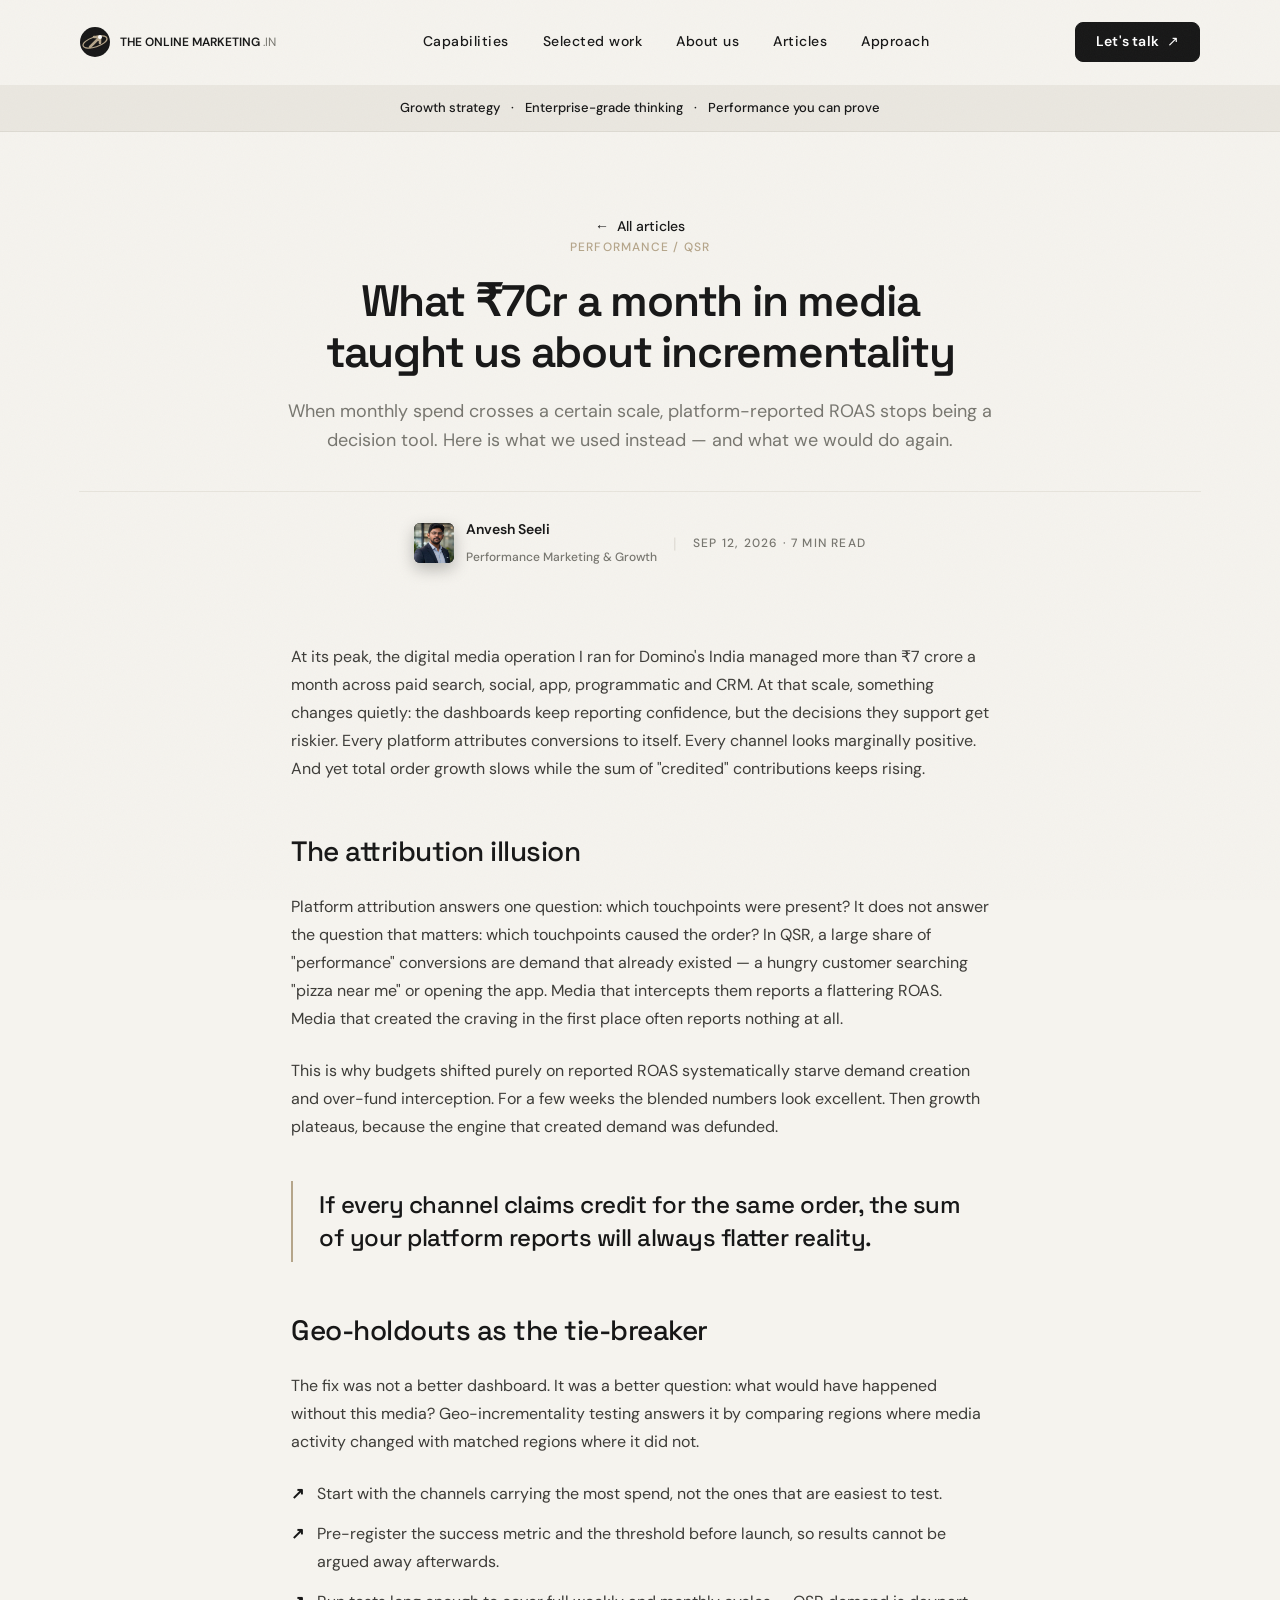
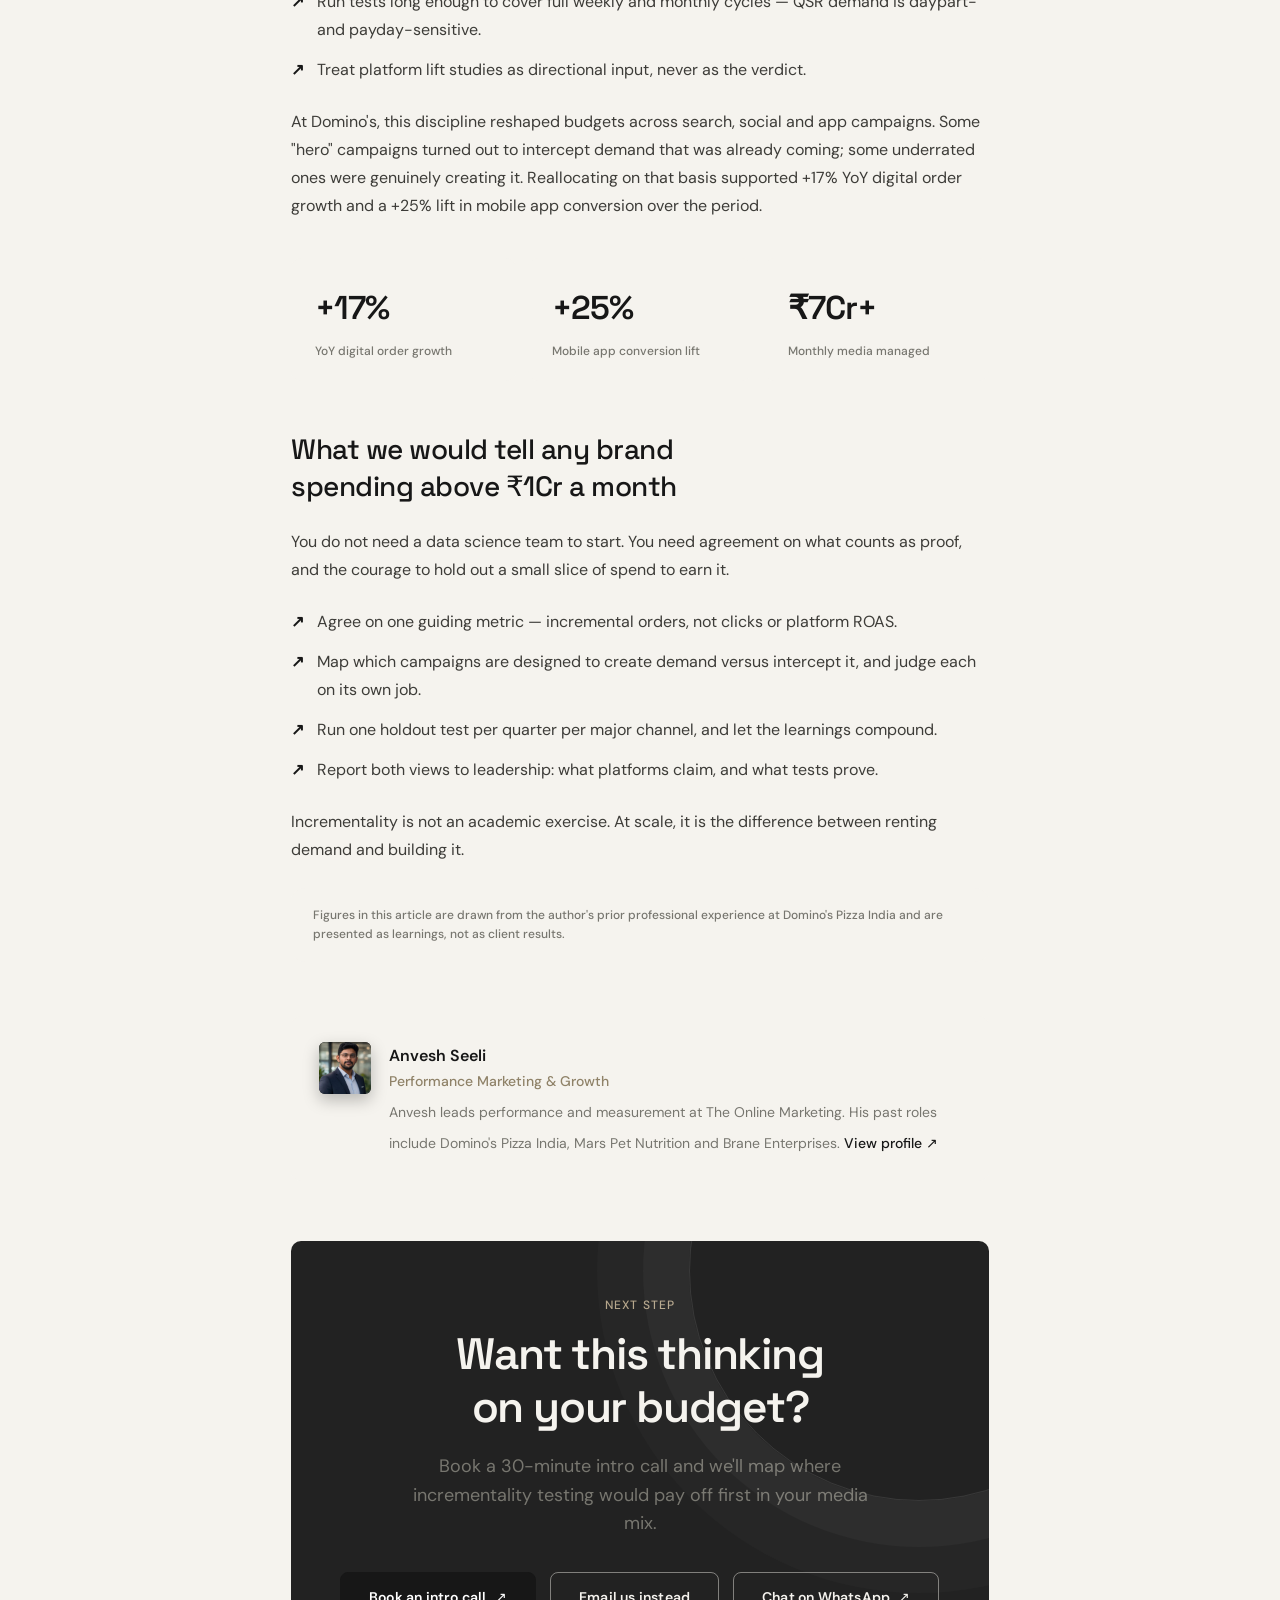
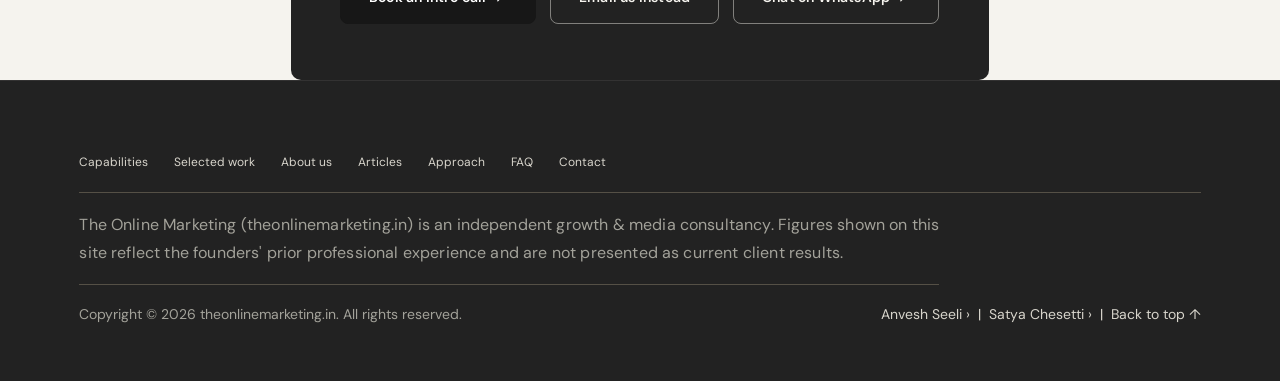
==== commit be96f7c1: "Add files via upload" ====
--- a/articles/incrementality-at-scale.html
+++ b/articles/incrementality-at-scale.html
@@ -6,8 +6,10 @@
 <title>What ₹7Cr a month in media taught us about incrementality — The Online Marketing | theonlinemarketing.in</title>
 <meta name="description" content="At Domino's-scale budgets, platform ROAS stops being a decision tool. Geo-holdouts and disciplined test design became the only way to know what media actually caused.">
 <meta name="theme-color" content="#f5f5f7">
-<link rel="icon" href="data:image/svg+xml,%3Csvg%20xmlns%3D%27http%3A%2F%2Fwww.w3.org%2F2000%2Fsvg%27%20viewBox%3D%270%200%2064%2064%27%3E%3Ccircle%20cx%3D%2732%27%20cy%3D%2732%27%20r%3D%2730%27%20fill%3D%27%23050506%27%2F%3E%3Cellipse%20cx%3D%2732%27%20cy%3D%2732%27%20rx%3D%2725%27%20ry%3D%2710%27%20transform%3D%27rotate%28-18%2032%2032%29%27%20fill%3D%27none%27%20stroke%3D%27%23d6b878%27%20stroke-width%3D%272.5%27%2F%3E%3Cpath%20d%3D%27M22%2042%20L42%2022%20M42%2022%20H30%20M42%2022%20V34%27%20stroke%3D%27%23d6b878%27%20stroke-width%3D%275%27%20fill%3D%27none%27%20stroke-linecap%3D%27round%27%20stroke-linejoin%3D%27round%27%2F%3E%3Ccircle%20cx%3D%2742%27%20cy%3D%2722%27%20r%3D%274%27%20fill%3D%27%23fff%27%2F%3E%3C%2Fsvg%3E">
+<link rel="icon" href="data:image/svg+xml,%3Csvg%20xmlns%3D%27http%3A%2F%2Fwww.w3.org%2F2000%2Fsvg%27%20viewBox%3D%270%200%2064%2064%27%3E%3Ccircle%20cx%3D%2732%27%20cy%3D%2732%27%20r%3D%2730%27%20fill%3D%27%23171717%27%2F%3E%3Cellipse%20cx%3D%2732%27%20cy%3D%2732%27%20rx%3D%2725%27%20ry%3D%2710%27%20transform%3D%27rotate%28-18%2032%2032%29%27%20fill%3D%27none%27%20stroke%3D%27%23b5a58a%27%20stroke-width%3D%272.5%27%2F%3E%3Cpath%20d%3D%27M22%2042%20L42%2022%20M42%2022%20H30%20M42%2022%20V34%27%20stroke%3D%27%23b5a58a%27%20stroke-width%3D%275%27%20fill%3D%27none%27%20stroke-linecap%3D%27round%27%20stroke-linejoin%3D%27round%27%2F%3E%3Ccircle%20cx%3D%2742%27%20cy%3D%2722%27%20r%3D%274%27%20fill%3D%27%23fff%27%2F%3E%3C%2Fsvg%3E">
 <link rel="stylesheet" href="../css/style.css">
+<link rel="preload" href="../assets/fonts/space-grotesk-var.woff2" as="font" type="font/woff2" crossorigin>
+<link rel="preload" href="../assets/fonts/dm-sans-var.woff2" as="font" type="font/woff2" crossorigin>
 </head>
 <body>
 <div class="progress" aria-hidden="true"></div>
@@ -17,7 +19,7 @@
   <div class="wrap nav-inner">
     <a class="logo" href="../index.html#top" aria-label="The Online Marketing — home">
       <span class="mark" aria-hidden="true">
-        <svg viewBox="0 0 64 64" fill="none" class="logo-svg"><circle cx="32" cy="32" r="30" fill="#050506"/><ellipse cx="32" cy="32" rx="25" ry="10" transform="rotate(-18 32 32)" stroke="#d6b878" stroke-width="2.5" class="orbit"/><path d="M22 42 L42 22 M42 22 H30 M42 22 V34" stroke="#d6b878" stroke-width="5" stroke-linecap="round" stroke-linejoin="round" class="arrow"/><circle cx="42" cy="22" r="4" fill="#ffffff" class="star"/></svg>
+        <svg viewBox="0 0 64 64" fill="none" class="logo-svg"><circle cx="32" cy="32" r="30" fill="#171717"/><ellipse cx="32" cy="32" rx="25" ry="10" transform="rotate(-18 32 32)" stroke="#b5a58a" stroke-width="2.5" class="orbit"/><path d="M22 42 L42 22 M42 22 H30 M42 22 V34" stroke="#b5a58a" stroke-width="5" stroke-linecap="round" stroke-linejoin="round" class="arrow"/><circle cx="42" cy="22" r="4" fill="#ffffff" class="star"/></svg>
       </span>
       <span>THE ONLINE MARKETING<span class="thin">&nbsp;.IN</span></span>
     </a>
@@ -88,7 +90,7 @@
         <h2>What we would tell any brand spending above ₹1Cr a month</h2>
         <p>You do not need a data science team to start. You need agreement on what counts as proof, and the courage to hold out a small slice of spend to earn it.</p>
         <ul>
-          <li>Agree on one north-star metric — incremental orders, not clicks or platform ROAS.</li>
+          <li>Agree on one guiding metric — incremental orders, not clicks or platform ROAS.</li>
           <li>Map which campaigns are designed to create demand versus intercept it, and judge each on its own job.</li>
           <li>Run one holdout test per quarter per major channel, and let the learnings compound.</li>
           <li>Report both views to leadership: what platforms claim, and what tests prove.</li>
--- a/css/style.css
+++ b/css/style.css
@@ -1,9 +1,22 @@
+/* ============================================================
+   0. SELF-HOSTED TYPEFACES (SIL Open Font License)
+   Headings: Space Grotesk variable - Body: DM Sans variable
+   Zero external requests - the fonts ship inside the site.
+   ============================================================ */
+@font-face{font-family:"Space Grotesk";font-style:normal;font-weight:300 700;font-display:swap;
+  src:url("../assets/fonts/space-grotesk-var.woff2") format("woff2")}
+@font-face{font-family:"DM Sans";font-style:normal;font-weight:300 700;font-display:swap;
+  src:url("../assets/fonts/dm-sans-var.woff2") format("woff2")}
+@font-face{font-family:"DM Sans";font-style:italic;font-weight:300 700;font-display:swap;
+  src:url("../assets/fonts/dm-sans-var-italic.woff2") format("woff2")}
+
+
 /* ============================================================
    THE ONLINE MARKETING (theonlinemarketing.in) — shared stylesheet (home + article pages)
    Theme: apple.com-style premium.
-   Flat surfaces (#fff / #f5f5f7 / #000), frosted slim nav,
+   Flat surfaces (#fff / #f5f3ee / #000), frosted slim nav,
    centered hero typography, full-bleed colour bands, rounded
-   tiles, single blue accent #0071e3 (#2997ff on dark),
+   tiles, champagne-gold accent #B5A58A on ivory & charcoal,
    hairline separators, light Apple-style footer.
 
    1. Tokens & reset        7.  Work / About / Articles
@@ -16,22 +29,22 @@
 
 /* ---------- 1. Tokens & reset ---------- */
 :root{
-  --bg:#f5f5f7;
+  --bg:#f5f3ee;
   --paper:#ffffff;
-  --ink:#1d1d1f;
-  --soft:#424245;
-  --muted:#6e6e73;
-  --line:#d2d2d7;
-  --line-soft:#e4e4e9;
-  --blue:#0071e3;
-  --blue-hover:#0077ed;
-  --blue-dark:#2997ff;      /* Apple link blue on dark surfaces */
-  --blue-soft:#e8f2ff;
-  --green:#248a3d;
-  --black:#000000;
-  --nav-h:52px;
-  --radius:18px;
-  --radius-lg:28px;
+  --ink:#171717;
+  --soft:#3d3c38;
+  --muted:#77766f;
+  --line:#dddad2;
+  --line-soft:#e7e4dc;
+  --blue:#171717;
+  --blue-hover:#333333;
+  --blue-dark:#b5a58a;      /* Apple link blue on dark surfaces */
+  --blue-soft:#eae7e0;
+  --green:#6f7d57;
+  --black:#222222;
+  --nav-h:84px;
+  --radius:10px;
+  --radius-lg:10px;
   --ease:cubic-bezier(.16,1,.3,1);
 }
 *,*::before,*::after{box-sizing:border-box}
@@ -39,8 +52,8 @@
 body{
   margin:0;overflow-x:clip;
   background:var(--paper);color:var(--ink);
-  font-family:-apple-system,BlinkMacSystemFont,"SF Pro Display","SF Pro Text","Segoe UI",Roboto,Helvetica,Arial,sans-serif;
-  font-size:17px;line-height:1.5;letter-spacing:-.01em;
+  font-family:-apple-system,BlinkMacSystemFont,"SF Pro Display","SF Pro Text","Inter","Helvetica Neue",Arial,sans-serif;
+  font-size:14px;line-height:1.65;letter-spacing:-.01em;
   -webkit-font-smoothing:antialiased;-moz-osx-font-smoothing:grayscale;
   text-rendering:optimizeLegibility;
 }
@@ -49,14 +62,14 @@
 h1,h2,h3,p{margin:0}
 ul{margin:0;padding:0;list-style:none}
 svg{display:block}
-::selection{background:rgba(0,113,227,.18)}
+::selection{background:rgba(181,165,138,.35)}
 
 /* ---------- 2. Base + utilities ---------- */
 .wrap{width:min(1080px,100% - 48px);margin-inline:auto}
 .band{padding:96px 0}
 .band-white{background:var(--paper)}
 .band-gray{background:var(--bg)}
-.band-dark{background:var(--black);color:#f5f5f7}
+.band-dark{background:var(--black);color:#f5f3ee}
 
 .kicker{
   font-size:12px;font-weight:600;letter-spacing:.12em;
@@ -65,7 +78,7 @@
 .band-dark .kicker{color:var(--blue-dark)}
 .eyebrow{
   display:inline-flex;align-items:center;gap:10px;
-  font-size:13px;font-weight:600;letter-spacing:.1em;
+  font-size:12px;font-weight:600;letter-spacing:.1em;
   text-transform:uppercase;color:var(--muted);
 }
 .dot{width:8px;height:8px;border-radius:50%;background:var(--blue);flex:none;animation:pulse 2.6s infinite}
@@ -74,7 +87,7 @@
   70%{box-shadow:0 0 0 7px rgba(0,113,227,0)}
   100%{box-shadow:0 0 0 0 rgba(0,113,227,0)}
 }
-.lead{font-size:clamp(19px,1.9vw,24px);line-height:1.5;color:var(--muted);font-weight:400}
+.lead{font-size:16px;line-height:1.6;color:var(--muted);font-weight:400}
 .micro{font-size:14px;color:var(--muted)}
 
 .section-head{max-width:780px;margin:0 auto 60px;text-align:center}
@@ -82,10 +95,10 @@
   font-size:clamp(36px,4.8vw,60px);line-height:1.06;letter-spacing:-.035em;
   font-weight:600;margin-top:12px;text-wrap:balance;
 }
-.section-head p{max-width:560px;margin:18px auto 0;color:var(--muted);font-size:17px;line-height:1.6}
+.section-head p{max-width:560px;margin:18px auto 0;color:var(--muted);font-size:16px;line-height:1.6}
 
 /* Apple text link with chevron */
-.link-blue{color:var(--blue);font-size:17px;font-weight:400;display:inline-flex;align-items:center;gap:4px}
+.link-blue{color:var(--blue);font-size:14px;font-weight:400;display:inline-flex;align-items:center;gap:4px}
 .link-blue:hover{text-decoration:underline}
 .band-dark .link-blue{color:var(--blue-dark)}
 
@@ -93,17 +106,17 @@
 .btn{
   display:inline-flex;align-items:center;justify-content:center;gap:8px;
   background:var(--blue);color:#fff;border:1px solid transparent;border-radius:999px;
-  padding:12px 22px;font-size:15px;font-weight:400;letter-spacing:-.01em;
+  padding:12px 22px;font-size:14px;font-weight:400;letter-spacing:-.01em;
   cursor:pointer;white-space:nowrap;
   transition:background .2s,transform .2s,border-color .2s,color .2s;
 }
 .btn:hover{background:var(--blue-hover)}
 .btn:active{transform:scale(.98)}
 .btn .arw{font-weight:400}
-.btn.ghost{background:transparent;border-color:rgba(255,255,255,.4);color:#f5f5f7}
+.btn.ghost{background:transparent;border-color:rgba(255,255,255,.4);color:#f5f3ee}
 .btn.ghost:hover{background:rgba(255,255,255,.08);border-color:rgba(255,255,255,.7)}
 .btn.light{background:var(--paper);color:var(--ink)}
-.btn.light:hover{background:#f2f2f4}
+.btn.light:hover{background:#eae7e0}
 
 .skip-link{
   position:absolute;left:-9999px;top:0;z-index:300;
@@ -115,7 +128,7 @@
 /* ---------- 3. Nav + ribbon ---------- */
 .nav{
   position:sticky;top:0;z-index:100;
-  background:rgba(251,251,253,.8);
+  background:transparent;
   -webkit-backdrop-filter:saturate(180%) blur(20px);
   backdrop-filter:saturate(180%) blur(20px);
   border-bottom:1px solid rgba(0,0,0,.06);
@@ -124,7 +137,7 @@
   height:var(--nav-h);
   display:grid;grid-template-columns:auto 1fr auto;align-items:center;gap:16px;
 }
-.logo{display:flex;align-items:center;gap:9px;font-size:14px;font-weight:600;letter-spacing:0}
+.logo{display:flex;align-items:center;gap:9px;font-size:12px;font-weight:600;letter-spacing:0}
 .logo .thin{font-weight:400;color:var(--muted)}
 .mark{
   width:26px;height:26px;border-radius:50%;background:var(--blue);
@@ -132,7 +145,7 @@
 }
 .mark svg{width:12px;height:12px}
 
-.navlinks{display:flex;align-items:center;justify-content:center;gap:34px;font-size:12px;font-weight:400;color:rgba(29,29,31,.85)}
+.navlinks{display:flex;align-items:center;justify-content:center;gap:34px;font-size:12px;font-weight:400;color:rgba(23,23,23,.88)}
 .navlinks a{padding:4px 0;transition:color .2s}
 .navlinks a:hover{color:var(--blue)}
 .navlinks a.active{color:var(--blue);font-weight:500}
@@ -156,7 +169,7 @@
 
 .ribbon{
   background:var(--bg);color:var(--ink);
-  font-size:13px;font-weight:400;letter-spacing:0;
+  font-size:12px;font-weight:400;letter-spacing:0;
   text-align:center;padding:12px 20px;
 }
 .ribbon span{color:var(--blue);padding:0 8px}
@@ -176,8 +189,8 @@
 .visual-wrap{max-width:1020px;margin:70px auto 0}
 .visual{
   position:relative;min-height:440px;border-radius:var(--radius-lg);
-  background:linear-gradient(160deg,#1d1d1f 0%,#000 60%,#101014 100%);
-  color:#f5f5f7;padding:34px;overflow:hidden;isolation:isolate;
+  background:linear-gradient(160deg,#2a2a2a 0%,#1f1f1f 60%,#262626 100%);
+  color:#f5f3ee;padding:34px;overflow:hidden;isolation:isolate;
 }
 .visual::before{
   content:"";position:absolute;width:380px;height:380px;
@@ -187,10 +200,10 @@
 }
 .visual-top{
   display:flex;justify-content:space-between;gap:12px;
-  font-size:11px;letter-spacing:.14em;text-transform:uppercase;color:#86868b;
+  font-size:12px;letter-spacing:.14em;text-transform:uppercase;color:#9b9a92;
 }
 .chart-title{
-  font-size:clamp(24px,2.6vw,32px);line-height:1.14;letter-spacing:-.03em;
+  font-size:20px;line-height:1.14;letter-spacing:-.03em;
   font-weight:600;margin-top:60px;max-width:300px;
 }
 .chart-title strong{color:var(--blue-dark);font-weight:600}
@@ -200,7 +213,7 @@
 }
 .bar{
   flex:1;height:var(--h);border-radius:5px 5px 0 0;
-  background:linear-gradient(180deg,#4ea3ff 0%,#0071e3 80%);
+  background:linear-gradient(180deg,#c4b69c 0%,#8f8268 85%);
   transition:height 1s var(--ease) var(--bd,0s);
 }
 .bar:nth-child(1){--bd:0ms}   .bar:nth-child(2){--bd:70ms}
@@ -211,21 +224,21 @@
 .js .chart.in .bar{height:var(--h)}
 .chart-foot{
   display:flex;justify-content:space-between;gap:12px;
-  font-size:11px;letter-spacing:.1em;text-transform:uppercase;color:#86868b;margin-top:12px;
+  font-size:12px;letter-spacing:.1em;text-transform:uppercase;color:#9b9a92;margin-top:12px;
 }
 .floating{
   position:absolute;right:26px;bottom:28px;
   background:#fff;color:var(--ink);padding:16px 20px;border-radius:var(--radius);
   box-shadow:0 14px 40px rgba(0,0,0,.4);
 }
-.floating small{display:block;font-size:11px;color:var(--muted);font-weight:500}
+.floating small{display:block;font-size:12px;color:var(--muted);font-weight:500}
 .floating strong{font-size:25px;letter-spacing:-.02em;font-weight:600}
-.floating .up{color:var(--green);font-size:13px;font-weight:600;margin-left:6px}
+.floating .up{color:var(--green);font-size:12px;font-weight:600;margin-left:6px}
 
 .trust{background:var(--paper);border-top:1px solid var(--line-soft);border-bottom:1px solid var(--line-soft);padding:26px 0}
 .trust-inner{display:flex;justify-content:center;align-items:center;gap:20px 44px;flex-wrap:wrap;text-align:center}
 .trust-label{font-size:12px;font-weight:600;letter-spacing:.12em;text-transform:uppercase;color:var(--muted)}
-.brands{display:flex;gap:36px;flex-wrap:wrap;justify-content:center;align-items:center;font-size:17px;font-weight:600;letter-spacing:-.01em;color:#86868b}
+.brands{display:flex;gap:36px;flex-wrap:wrap;justify-content:center;align-items:center;font-size:16px;font-weight:600;letter-spacing:-.01em;color:#9b9a92}
 .brands span{transition:color .2s}
 .brands span:hover{color:var(--ink)}
 
@@ -238,10 +251,10 @@
 }
 .band-gray .service{background:var(--paper)}
 .service:hover{transform:translateY(-3px);box-shadow:0 14px 40px rgba(0,0,0,.08)}
-.num{font-size:11px;font-weight:600;letter-spacing:.12em;text-transform:uppercase;color:var(--muted)}
+.num{font-size:12px;font-weight:600;letter-spacing:.12em;text-transform:uppercase;color:var(--muted)}
 .service-icon{color:var(--blue);font-size:26px;margin:20px 0 14px;line-height:1}
-.service h3{font-size:22px;font-weight:600;letter-spacing:-.02em;margin-bottom:10px}
-.service p{font-size:14.5px;color:var(--muted);line-height:1.65;max-width:300px;margin-inline:auto}
+.service h3{font-size:20px;font-weight:600;letter-spacing:-.02em;margin-bottom:10px}
+.service p{font-size:14px;color:var(--muted);line-height:1.65;max-width:300px;margin-inline:auto}
 
 /* ---------- 6. Manifesto (full-bleed dark) ---------- */
 .manifesto{padding:110px 0;text-align:center}
@@ -250,11 +263,11 @@
   font-weight:600;max-width:880px;margin:14px auto 0;text-wrap:balance;
 }
 .manifesto h2 em{font-style:normal;color:var(--blue-dark)}
-.manifesto .m-lead{color:#86868b;max-width:680px;margin:26px auto 0;font-size:19px;line-height:1.6}
+.manifesto .m-lead{color:#9b9a92;max-width:680px;margin:26px auto 0;font-size:16px;line-height:1.6}
 .principles{display:grid;grid-template-columns:repeat(3,1fr);gap:28px;max-width:920px;margin:64px auto 0;text-align:left}
 .principle{border-top:1px solid rgba(255,255,255,.2);padding-top:18px}
-.principle b{font-size:15px;color:#f5f5f7;font-weight:600;display:block}
-.principle p{font-size:14px;margin-top:8px;color:#86868b;line-height:1.6}
+.principle b{font-size:16px;color:#f5f3ee;font-weight:600;display:block}
+.principle p{font-size:14px;margin-top:8px;color:#9b9a92;line-height:1.6}
 
 /* ---------- 7. Work / About / Articles ---------- */
 .work-grid{display:grid;grid-template-columns:1fr 1fr;gap:14px}
@@ -271,12 +284,12 @@
   background:var(--blue-soft);color:var(--blue);border-radius:999px;
   padding:6px 12px;font-size:12px;font-weight:500;white-space:nowrap;
 }
-.case h3{font-size:27px;letter-spacing:-.025em;font-weight:600;margin:26px 0 10px}
-.case p{font-size:15px;color:var(--muted);max-width:480px;line-height:1.65}
+.case h3{font-size:20px;letter-spacing:-.025em;font-weight:600;margin:26px 0 10px}
+.case p{font-size:14px;color:var(--muted);max-width:480px;line-height:1.65}
 .metrics{display:flex;gap:30px;flex-wrap:wrap;margin-top:28px;padding-top:24px;border-top:1px solid var(--line-soft)}
 .metric strong{display:block;font-size:27px;letter-spacing:-.025em;font-weight:600}
 .metric span{font-size:12px;color:var(--muted)}
-.footnote{font-size:12.5px;color:var(--muted);margin-top:28px;line-height:1.6;max-width:760px}
+.footnote{font-size:12px;color:var(--muted);margin-top:28px;line-height:1.6;max-width:760px}
 
 .founders{display:grid;grid-template-columns:1fr 1fr;gap:14px}
 .founder{padding:44px 38px;text-align:center}
@@ -285,9 +298,9 @@
   background:var(--blue);color:#fff;
   display:grid;place-items:center;font-size:21px;font-weight:600;letter-spacing:0;
 }
-.founder h3{font-size:27px;letter-spacing:-.025em;font-weight:600;margin:24px 0 4px}
+.founder h3{font-size:20px;letter-spacing:-.025em;font-weight:600;margin:24px 0 4px}
 .role{font-size:14px;font-weight:500;color:var(--blue)}
-.founder p{font-size:15px;line-height:1.7;color:var(--muted);margin-top:18px}
+.founder p{font-size:14px;line-height:1.7;color:var(--muted);margin-top:18px}
 .tags{display:flex;flex-wrap:wrap;gap:8px;justify-content:center;margin-top:22px}
 .tags span{
   font-size:12px;font-weight:400;padding:7px 13px;color:var(--soft);
@@ -296,7 +309,7 @@
 .band-white .tags span{background:#fff}
 .profile-link{
   display:inline-flex;align-items:center;gap:5px;margin-top:24px;
-  font-size:15px;font-weight:400;color:var(--blue);
+  font-size:14px;font-weight:400;color:var(--blue);
 }
 .profile-link:hover{text-decoration:underline}
 
@@ -318,14 +331,14 @@
   background:radial-gradient(260px 140px at 80% -10%,rgba(255,255,255,.22),transparent 60%);
 }
 .thumb.t1{background:var(--blue)}
-.thumb.t2{background:#1d1d1f}
+.thumb.t2{background:#171717}
 .thumb.t3{background:#5e5e63}
 .article-card .body{padding:26px 28px 28px;display:flex;flex-direction:column;flex:1;text-align:left}
-.article-card h3{font-size:21px;letter-spacing:-.02em;font-weight:600;line-height:1.28;margin-top:14px}
-.article-card .excerpt{font-size:14.5px;color:var(--muted);line-height:1.6;margin-top:10px}
+.article-card h3{font-size:20px;letter-spacing:-.02em;font-weight:600;line-height:1.28;margin-top:14px}
+.article-card .excerpt{font-size:14px;color:var(--muted);line-height:1.6;margin-top:10px}
 .article-card .meta{
   display:flex;align-items:center;gap:10px;margin-top:auto;padding-top:22px;
-  font-size:12.5px;color:var(--muted);
+  font-size:12px;color:var(--muted);
 }
 .article-card .meta .read{margin-left:auto;font-weight:500;color:var(--blue)}
 .article-card:hover .meta .read{text-decoration:underline}
@@ -334,7 +347,7 @@
   display:flex;justify-content:space-between;align-items:center;gap:20px;flex-wrap:wrap;
   margin:56px 0 4px;
 }
-.ext-head h3{font-size:19px;font-weight:600;letter-spacing:-.015em}
+.ext-head h3{font-size:20px;font-weight:600;letter-spacing:-.015em}
 .ext-head a{font-size:14px;font-weight:500;color:var(--blue)}
 .ext-head a:hover{text-decoration:underline}
 .ext-list a{
@@ -350,13 +363,13 @@
 /* ---------- 8. Approach / FAQ / Contact ---------- */
 .process{display:grid;grid-template-columns:repeat(4,1fr);gap:28px;text-align:center}
 .step .n{font-size:12px;font-weight:600;letter-spacing:.12em;text-transform:uppercase;color:var(--blue)}
-.step h3{font-size:21px;letter-spacing:-.02em;font-weight:600;margin:26px 0 10px}
-.step p{font-size:14.5px;color:var(--muted);line-height:1.65;max-width:240px;margin-inline:auto}
+.step h3{font-size:20px;letter-spacing:-.02em;font-weight:600;margin:26px 0 10px}
+.step p{font-size:14px;color:var(--muted);line-height:1.65;max-width:240px;margin-inline:auto}
 
 .faq{max-width:820px;margin-inline:auto;border-bottom:1px solid var(--line)}
 .faq details{border-top:1px solid var(--line)}
 .faq summary{
-  cursor:pointer;font-size:19px;font-weight:600;letter-spacing:-.015em;
+  cursor:pointer;font-size:16px;font-weight:600;letter-spacing:-.015em;
   list-style:none;display:flex;justify-content:space-between;align-items:center;
   gap:16px;padding:24px 0;transition:color .2s;
 }
@@ -367,11 +380,11 @@
   transition:transform .3s var(--ease);
 }
 .faq details[open] .icon{transform:rotate(45deg)}
-.faq details p{font-size:16px;color:var(--muted);line-height:1.7;max-width:700px;padding:0 42px 26px 0}
+.faq details p{font-size:14px;color:var(--muted);line-height:1.7;max-width:700px;padding:0 42px 26px 0}
 
 .cta{
   position:relative;overflow:hidden;text-align:center;
-  background:var(--black);color:#f5f5f7;border-radius:var(--radius-lg);
+  background:var(--black);color:#f5f3ee;border-radius:var(--radius-lg);
   padding:88px 48px;
 }
 .cta::before{
@@ -384,7 +397,7 @@
   font-size:clamp(38px,5vw,62px);letter-spacing:-.035em;line-height:1.05;
   font-weight:600;margin:14px auto 0;max-width:680px;text-wrap:balance;
 }
-.cta p{font-size:17px;line-height:1.6;color:#86868b;max-width:480px;margin:18px auto 0}
+.cta p{font-size:16px;line-height:1.6;color:#9b9a92;max-width:480px;margin:18px auto 0}
 .cta-actions{display:flex;justify-content:center;gap:14px;flex-wrap:wrap;margin-top:34px;position:relative}
 
 /* ---------- 9. Footer (apple.com light) ---------- */
@@ -414,7 +427,7 @@
   font-size:clamp(38px,5.2vw,66px);line-height:1.06;letter-spacing:-.035em;
   font-weight:600;margin:20px auto 20px;max-width:860px;text-wrap:balance;
 }
-.post-hero .deck{font-size:clamp(18px,1.8vw,22px);line-height:1.5;color:var(--muted);max-width:720px;margin-inline:auto}
+.post-hero .deck{font-size:16px;line-height:1.5;color:var(--muted);max-width:720px;margin-inline:auto}
 .post-meta{
   display:flex;justify-content:center;align-items:center;gap:16px;flex-wrap:wrap;
   margin-top:36px;padding-top:26px;border-top:1px solid var(--line-soft);
@@ -427,27 +440,27 @@
 .post-meta .who b{display:block;font-size:14px;font-weight:600;color:var(--ink)}
 .post-meta .who span{font-size:12px;color:var(--muted)}
 .post-meta .sep{color:var(--line);font-weight:300}
-.post-meta .when{font-size:13px;color:var(--muted)}
+.post-meta .when{font-size:12px;color:var(--muted)}
 
 .post-body{max-width:698px;margin:0 auto;padding:26px 0 10px}
-.post-body p{font-size:17px;line-height:1.75;color:var(--soft);margin-top:24px}
+.post-body p{font-size:14px;line-height:1.8;color:var(--soft);margin-top:24px}
 .post-body p:first-child{margin-top:0}
-.post-body h2{font-size:28px;letter-spacing:-.025em;font-weight:600;margin:50px 0 4px;text-wrap:balance}
+.post-body h2{font-size:20px;letter-spacing:-.025em;font-weight:600;margin:50px 0 4px;text-wrap:balance}
 .post-body h3{font-size:20px;letter-spacing:-.015em;font-weight:600;margin:36px 0 2px}
 .post-body ul{margin:24px 0 0;display:grid;gap:12px}
-.post-body ul li{position:relative;padding-left:26px;font-size:16.5px;line-height:1.65;color:var(--soft)}
+.post-body ul li{position:relative;padding-left:26px;font-size:14px;line-height:1.65;color:var(--soft)}
 .post-body ul li::before{content:"↗";position:absolute;left:0;top:0;color:var(--blue);font-weight:600}
 .post-body blockquote{
   margin:40px 0;padding:8px 0 8px 26px;border-left:3px solid var(--blue);
-  font-size:23px;line-height:1.45;letter-spacing:-.02em;font-weight:600;color:var(--ink);
+  font-size:16px;line-height:1.45;letter-spacing:-.02em;font-weight:600;color:var(--ink);
 }
 .stat-row{display:grid;grid-template-columns:repeat(3,1fr);gap:12px;margin:38px 0 6px}
 .stat{background:var(--bg);border-radius:var(--radius);padding:22px 24px}
 .stat strong{display:block;font-size:31px;letter-spacing:-.03em;font-weight:600;color:var(--blue)}
-.stat span{display:block;font-size:12.5px;color:var(--muted);margin-top:6px;line-height:1.5}
+.stat span{display:block;font-size:12px;color:var(--muted);margin-top:6px;line-height:1.5}
 .post-note{
   margin-top:46px;padding:18px 22px;border-radius:14px;
-  background:var(--bg);font-size:13px !important;color:var(--muted) !important;line-height:1.6 !important;
+  background:var(--bg);font-size:12px !important;color:var(--muted) !important;line-height:1.6 !important;
 }
 .post-bio{
   max-width:698px;margin:44px auto 0;display:flex;gap:18px;align-items:flex-start;
@@ -455,7 +468,7 @@
 }
 .post-bio .mini{
   flex:none;width:52px;height:52px;border-radius:50%;background:var(--blue);color:#fff;
-  display:grid;place-items:center;font-size:17px;font-weight:600;
+  display:grid;place-items:center;font-size:16px;font-weight:600;
 }
 .post-bio b{font-size:16px;font-weight:600}
 .post-bio .role{margin-top:2px}
@@ -476,7 +489,7 @@
     padding:12px;
   }
   .navlinks.open{display:flex}
-  .navlinks a{padding:13px 14px;font-size:15px;border-radius:10px;color:var(--ink)}
+  .navlinks a{padding:13px 14px;font-size:14px;border-radius:10px;color:var(--ink)}
   .navlinks a:hover{background:var(--bg)}
   .navlinks .panel-cta{display:inline-flex;margin-top:8px;justify-content:center}
   .navcta{display:none}
@@ -502,7 +515,7 @@
 }
 @media (max-width:560px){
   .wrap{width:calc(100% - 36px)}
-  .ribbon{font-size:11px;padding:10px 12px}
+  .ribbon{font-size:12px;padding:10px 12px}
   .ribbon span{padding:0 5px}
   .hero h1{font-size:clamp(42px,11vw,54px)}
   .visual{padding:24px;min-height:400px}
@@ -512,15 +525,15 @@
   .services{grid-template-columns:1fr}
   .service{padding:30px 24px;min-height:0}
   .process{grid-template-columns:1fr}
-  .brands{gap:18px;font-size:15px}
+  .brands{gap:18px;font-size:14px}
   .case,.founder{padding:28px}
-  .case h3,.founder h3{font-size:24px}
+  .case h3,.founder h3{font-size:20px}
   .cta{padding:48px 22px}
   .cta h2{font-size:clamp(32px,9vw,40px)}
   .footer-nav{gap:16px}
   .footer-bottom{flex-direction:column;align-items:flex-start;gap:10px}
   .post-hero{padding:56px 0 32px}
-  .post-body blockquote{font-size:19px}
+  .post-body blockquote{font-size:16px}
 }
 
 /* ---------- 12. Motion & a11y ---------- */
@@ -529,7 +542,7 @@
   opacity:1;transform:none;
   transition:opacity .8s ease var(--d,0s),transform .8s var(--ease) var(--d,0s);
 }
-:focus-visible{outline:3px solid rgba(0,113,227,.55);outline-offset:3px;border-radius:6px}
+:focus-visible{outline:3px solid rgba(181,165,138,.65);outline-offset:3px;border-radius:6px}
 @media (prefers-reduced-motion:reduce){
   html{scroll-behavior:auto}
   *,*::before,*::after{
@@ -546,61 +559,61 @@
    ============================================================ */
 
 /* --- Slightly larger type everywhere --- */
-body{font-size:17.5px}
-.ribbon{font-size:14px}
-.navlinks{font-size:13px}
-.navcta{font-size:14px;padding:8px 18px}
-.btn{font-size:16px;padding:13px 25px}
-.link-blue{font-size:18px}
-.kicker{font-size:13px}
-.eyebrow{font-size:14px}
-.lead{font-size:clamp(20px,2vw,26px)}
-.micro{font-size:15px}
+body{font-size:14px}
+.ribbon{font-size:12px}
+.navlinks{font-size:12px}
+.navcta{font-size:12px;padding:8px 18px}
+.btn{font-size:14px;padding:13px 25px}
+.link-blue{font-size:14px}
+.kicker{font-size:12px}
+.eyebrow{font-size:12px}
+.lead{font-size:16px}
+.micro{font-size:14px}
 .hero h1{font-size:clamp(52px,7.6vw,104px)}
 .section-head h2{font-size:clamp(40px,5.2vw,68px)}
-.section-head p{font-size:18px}
+.section-head p{font-size:16px}
 .manifesto h2{font-size:clamp(42px,5.6vw,76px)}
-.manifesto .m-lead{font-size:20px}
+.manifesto .m-lead{font-size:16px}
 .principle b{font-size:16px}
-.principle p{font-size:15px}
-.service h3{font-size:24px}
-.service p{font-size:15.5px}
+.principle p{font-size:14px}
+.service h3{font-size:20px}
+.service p{font-size:14px}
 .num{font-size:12px}
-.case h3,.founder h3{font-size:29px}
-.case p,.founder p{font-size:16px}
+.case h3,.founder h3{font-size:20px}
+.case p,.founder p{font-size:14px}
 .metric strong{font-size:29px}
-.metric span{font-size:13px}
-.pill{font-size:13px}
-.role{font-size:15px}
-.tags span{font-size:13px}
-.profile-link{font-size:16px}
-.article-card h3{font-size:22px}
-.article-card .excerpt{font-size:15px}
+.metric span{font-size:12px}
+.pill{font-size:12px}
+.role{font-size:14px}
+.tags span{font-size:12px}
+.profile-link{font-size:14px}
+.article-card h3{font-size:20px}
+.article-card .excerpt{font-size:14px}
 .ext-head h3{font-size:20px}
-.ext-list a{font-size:17px}
-.step h3{font-size:23px}
-.step p{font-size:15.5px}
-.step .n{font-size:13px}
-.faq summary{font-size:20px}
-.faq details p{font-size:17px}
+.ext-list a{font-size:16px}
+.step h3{font-size:20px}
+.step p{font-size:14px}
+.step .n{font-size:12px}
+.faq summary{font-size:16px}
+.faq details p{font-size:14px}
 .cta h2{font-size:clamp(40px,5.4vw,68px)}
-.cta p{font-size:18px}
-.footer{font-size:12.5px}
-.footer-nav a{font-size:12.5px}
-.trust-label{font-size:13px}
-.brands .set span{font-size:18px}
+.cta p{font-size:16px}
+.footer{font-size:12px}
+.footer-nav a{font-size:12px}
+.trust-label{font-size:12px}
+.brands .set span{font-size:16px}
 .post-hero h1{font-size:clamp(40px,5.6vw,72px)}
-.post-hero .deck{font-size:clamp(19px,1.9vw,23px)}
-.post-body p{font-size:18px}
-.post-body h2{font-size:30px}
-.post-body h3{font-size:21px}
-.post-body ul li{font-size:17px}
+.post-hero .deck{font-size:16px}
+.post-body p{font-size:14px}
+.post-body h2{font-size:20px}
+.post-body h3{font-size:20px}
+.post-body ul li{font-size:14px}
 .stat strong{font-size:33px}
 
 /* --- Scroll progress bar --- */
 .progress{
   position:fixed;top:0;left:0;height:3px;width:0;z-index:300;
-  background:linear-gradient(90deg,#0071e3,#2997ff);
+  background:linear-gradient(90deg,#8f8268,#b5a58a);
 }
 .nav.scrolled{box-shadow:0 6px 24px rgba(0,0,0,.08)}
 
@@ -677,39 +690,37 @@
 
 /* Exact Apple system font stack, everywhere */
 body,button,input,textarea,select{
-  font-family:-apple-system,BlinkMacSystemFont,"SF Pro Display","SF Pro Text","Helvetica Neue",Helvetica,Arial,sans-serif;
+  font-family:-apple-system,BlinkMacSystemFont,"SF Pro Display","SF Pro Text","Inter","Helvetica Neue",Arial,sans-serif;
 }
 h1,h2,h3,.hero h1,.section-head h2,.manifesto h2,.cta h2,.post-hero h1{
-  font-family:-apple-system,BlinkMacSystemFont,"SF Pro Display","SF Pro Text","Helvetica Neue",Helvetica,Arial,sans-serif;
+  font-family:-apple-system,BlinkMacSystemFont,"SF Pro Display","SF Pro Text","Inter","Helvetica Neue",Arial,sans-serif;
   font-weight:600;
 }
 
 /* Warm ivory surfaces + champagne gold accent */
 :root{
-  --bg:#f6f4ef;
-  --line:#d9d3c7;
-  --line-soft:#e8e3d9;
-  --gold:#b08d4f;
-  --gold-bright:#d6b878;
-  --gold-grad:linear-gradient(90deg,#d6b878,#a8853f);
-}
-::selection{background:rgba(176,141,79,.25)}
-.band-dark,.manifesto,.cta{background:#050506}
-.ribbon{background:#f6f4ef}
+  --bg:#f5f3ee;
+  --line:#dddad2;
+  --line-soft:#dddad2;
+  --gold:#b5a58a;
+  --gold-bright:#b5a58a;
+  --gold-grad:linear-gradient(90deg,#b5a58a,#8f8268);
+}
+::selection{background:rgba(181,165,138,.25)}
+.band-dark,.manifesto,.cta{background:#222222}
+.ribbon{background:#f5f3ee}
 
 /* Gold kickers with champagne hairline */
 .kicker{color:var(--gold)}
 .kicker::before{content:"";width:26px;height:1px;background:var(--gold-grad);flex:none}
 .band-dark .kicker,.cta .kicker{color:var(--gold-bright)}
-.band-dark .kicker::before,.cta .kicker::before{background:linear-gradient(90deg,#d6b878,#8a6d3b)}
-
-/* Editorial serif-italic accents (luxury contrast to SF Pro) */
+.band-dark .kicker::before,.cta .kicker::before{background:linear-gradient(90deg,#b5a58a,#8f8268)}
+
+/* Editorial italic accents — same family, luxury contrast via style+color */
 .hero h1 em,.manifesto h2 em{
-  font-family:"New York",Georgia,"Times New Roman",serif;
   font-style:italic;font-weight:500;letter-spacing:-.01em;
 }
 .post-body blockquote{
-  font-family:"New York",Georgia,"Times New Roman",serif;
   font-style:italic;font-weight:500;
   border-left-color:var(--gold);
 }
@@ -723,9 +734,9 @@
 }
 
 /* Champagne hairlines in footer + gold article thumb */
-.footer-nav{border-bottom-color:rgba(176,141,79,.35)}
-.footer-note{border-bottom-color:rgba(176,141,79,.35)}
-.thumb.t2{background:linear-gradient(135deg,#1d1a14 0%,#8a6d3b 100%)}
+.footer-nav{border-bottom-color:rgba(181,165,138,.35)}
+.footer-note{border-bottom-color:rgba(181,165,138,.35)}
+.thumb.t2{background:linear-gradient(135deg,#1d1a14 0%,#8f8268 100%)}
 
 /* Gold focus on interactive editorial elements */
 .ext-list a:hover{color:var(--gold)}
@@ -750,7 +761,7 @@
   background-image:url("data:image/svg+xml,%3Csvg xmlns='http://www.w3.org/2000/svg' width='140' height='140'%3E%3Cfilter id='n'%3E%3CfeTurbulence type='fractalNoise' baseFrequency='.85' numOctaves='2'/%3E%3C/filter%3E%3Crect width='140' height='140' filter='url(%23n)'/%3E%3C/svg%3E");
 }
 
-/* New logo mark: black disc, champagne orbit + north-star arrow */
+/* New logo mark: black disc, champagne orbit + guiding-star arrow */
 .mark{background:transparent;box-shadow:none;width:32px;height:32px}
 .mark svg{width:100%;height:100%}
 .mark .arrow{stroke-dasharray:70;stroke-dashoffset:70;animation:draw 1.1s .25s var(--ease) forwards}
@@ -770,20 +781,20 @@
 /* Gold ring on card hover */
 .case,.founder,.article-card{border:1px solid transparent}
 .case:hover,.founder:hover,.article-card:hover{
-  border-color:rgba(176,141,79,.38);
-  box-shadow:inset 0 1px 0 rgba(255,255,255,.9),0 0 0 4px rgba(176,141,79,.08),0 28px 64px rgba(20,16,8,.14);
+  border-color:rgba(181,165,138,.38);
+  box-shadow:inset 0 1px 0 rgba(255,255,255,.9),0 0 0 4px rgba(181,165,138,.08),0 28px 64px rgba(20,16,8,.14);
 }
 
 /* Nav: champagne hairline when scrolled */
-.nav.scrolled{border-bottom-color:rgba(176,141,79,.35);box-shadow:0 8px 30px rgba(20,16,8,.07)}
+.nav.scrolled{border-bottom-color:rgba(181,165,138,.35);box-shadow:0 8px 30px rgba(20,16,8,.07)}
 
 /* Black & champagne author chips */
-.mini{background:#050506 !important;color:#d6b878 !important;box-shadow:0 6px 16px rgba(0,0,0,.25) !important}
-.initials{background:#050506;color:#d6b878;box-shadow:0 10px 26px rgba(0,0,0,.22),inset 0 1px 0 rgba(255,255,255,.12)}
+.mini{background:#222222 !important;color:#b5a58a !important;box-shadow:0 6px 16px rgba(0,0,0,.25) !important}
+.initials{background:#222222;color:#b5a58a;box-shadow:0 10px 26px rgba(0,0,0,.22),inset 0 1px 0 rgba(255,255,255,.12)}
 
 /* Dark bands: faint champagne aura */
 .band-dark,.cta{
-  background:radial-gradient(760px 380px at 82% -12%,rgba(176,141,79,.14),transparent 60%),#050506;
+  background:radial-gradient(760px 380px at 82% -12%,rgba(181,165,138,.14),transparent 60%),#222222;
 }
 
 /* Magnetic buttons (JS-driven translate) */
@@ -812,3 +823,246 @@
   transform:scale(1.28);transform-origin:50% 32%;
   border-radius:50%;
 }
+
+/* ============================================================
+   17. GROWTH-ENGINE INFOGRAPHIC (top-of-page visual summary)
+   ============================================================ */
+.engine{position:relative;overflow:hidden}
+.engine::before{content:"";position:absolute;inset:0;pointer-events:none;background:
+  radial-gradient(680px 340px at 18% 0%,rgba(181,165,138,.10),transparent 62%),
+  radial-gradient(560px 320px at 88% 100%,rgba(181,165,138,.07),transparent 60%)}
+.engine-head{max-width:760px;margin:0 auto 56px;text-align:center;position:relative}
+.engine-head .kicker{justify-content:center}
+.engine-head h2{font-size:clamp(26px,3.4vw,42px);line-height:1.1;letter-spacing:-.03em;margin-top:16px;color:#f5f3ee}
+.engine-head h2 em{font-style:italic;color:var(--gold-bright)}
+.engine-sub{font-size:16px;color:#9b9a92;margin-top:14px;line-height:1.6}
+.engine-grid{display:grid;grid-template-columns:1.2fr .8fr;gap:52px;align-items:center;max-width:1120px;margin:0 auto;position:relative}
+.engine-fig{min-width:0}
+.engine-svg{width:100%;height:auto;display:block}
+.engine-svg .gridline{stroke:rgba(255,255,255,.06);stroke-width:1}
+#growthPath{fill:none;stroke:url(#engineGold);stroke-width:2.5;stroke-linecap:round;
+  stroke-dasharray:1;stroke-dashoffset:1;
+  transition:stroke-dashoffset 2.2s cubic-bezier(.22,1,.36,1) .25s}
+.engine.in #growthPath{stroke-dashoffset:0}
+.engine-area{fill:url(#engineArea);opacity:0;transition:opacity 1.4s ease 1.1s}
+.engine.in .engine-area{opacity:1}
+.node{opacity:0;transition:opacity .55s ease;transition-delay:calc(var(--nd,0) * 380ms + 500ms)}
+.engine.in .node{opacity:1}
+.node .dot{fill:#222222;stroke:url(#engineGold);stroke-width:2.5;
+  transform:scale(0);transform-box:fill-box;transform-origin:center;
+  transition:transform .55s cubic-bezier(.34,1.56,.64,1);transition-delay:calc(var(--nd,0) * 380ms + 500ms)}
+.engine.in .node .dot{transform:scale(1)}
+.node .halo{fill:none;stroke:rgba(181,165,138,.4);stroke-width:1;opacity:0;transform-box:fill-box;transform-origin:center}
+.engine.in .node .halo{animation:nodePulse 3.4s ease-out infinite;animation-delay:calc(var(--nd,0) * 380ms + 900ms)}
+@keyframes nodePulse{0%{opacity:.9;transform:scale(.55)}70%{opacity:0;transform:scale(1.6)}100%{opacity:0;transform:scale(1.6)}}
+.node .nnum{fill:var(--gold-bright);font-size:11px;font-weight:600;letter-spacing:.14em;text-anchor:middle}
+.node .nlabel{fill:#f5f3ee;font-size:13px;font-weight:600;letter-spacing:.08em;text-anchor:middle}
+.node .nsub{fill:#9b9a92;font-size:11px;letter-spacing:.02em;text-anchor:middle}
+.engine-stats{display:grid;grid-template-columns:1fr 1fr;gap:14px}
+.engine-stat{background:rgba(255,255,255,.035);border:1px solid rgba(181,165,138,.16);border-radius:18px;padding:24px 20px;
+  transition:transform .4s cubic-bezier(.22,1,.36,1),border-color .4s,background .4s}
+.engine-stat:hover{transform:translateY(-4px);border-color:rgba(181,165,138,.5);background:rgba(255,255,255,.055)}
+.engine-stat strong{display:block;font-size:31px;letter-spacing:-.03em;font-weight:600;color:var(--gold-bright)}
+.engine-stat span{display:block;font-size:12px;color:#9b9a92;margin-top:8px;line-height:1.55}
+@media (max-width:900px){
+  .engine-grid{grid-template-columns:1fr;gap:40px}
+  .engine-head{margin-bottom:40px}
+}
+@media (max-width:520px){
+  .engine-stats{grid-template-columns:1fr}
+  .engine-stat strong{font-size:27px}
+}
+@media (prefers-reduced-motion:reduce){
+  #growthPath{stroke-dashoffset:0;transition:none}
+  .engine-area{opacity:1;transition:none}
+  .node,.node .dot{opacity:1;transform:none;transition:none}
+  .engine.in .node .halo{animation:none;opacity:0}
+  .engine-stat{transition:none}
+}
+
+/* ============================================================
+   18. DESIGN SYSTEM v2 — CLIENT BRAND SPEC (authoritative layer)
+   Fonts: Space Grotesk (headings) / DM Sans (body)
+   Palette: Warm Ivory #F5F3EE · Soft Beige #EAE7E0 · Rich Black
+   #171717 · Stone Grey #77766F · Champagne Gold #B5A58A ·
+   White cards · Deep Charcoal #222222 · borders #DDDAD2
+   Layout: 1440px max · 12-col grid · 8px system · 120px sections
+   ============================================================ */
+
+/* --- tokens --- */
+:root{
+  --bg:#f5f3ee; --bg-soft:#eae7e0; --paper:#ffffff;
+  --ink:#171717; --charcoal:#222222; --muted:#77766f; --soft:#3d3c38;
+  --line:#dddad2; --line-soft:#e7e4dc;
+  --gold:#b5a58a; --gold-deep:#8f8268;
+  --nav-h:84px; --radius:10px; --radius-lg:10px;
+}
+
+/* --- families --- */
+body,button,input,textarea,select,p,li,span,a{
+  font-family:"DM Sans",-apple-system,BlinkMacSystemFont,"Helvetica Neue",Arial,sans-serif;
+}
+h1,h2,h3,h4,h5,.hero h1,.section-head h2,.manifesto h2,.cta h2,.post-hero h1,
+.engine-head h2,.post-body h2,.post-body h3,.chart-title,.wordmark{
+  font-family:"Space Grotesk","DM Sans",-apple-system,BlinkMacSystemFont,sans-serif;
+}
+.engine-svg .nlabel,.engine-svg .nnum{font-family:"Space Grotesk",sans-serif}
+body{font-size:16px;line-height:1.7;letter-spacing:0;color:var(--ink);background:var(--bg)}
+
+/* --- type scale (desktop) --- */
+.hero h1{font-size:72px;line-height:1.1;letter-spacing:-2px;font-weight:600}
+.hero h1 em{font-style:normal;color:var(--gold-deep)}
+.section-head h2,.manifesto h2,.cta h2,.engine-head h2{
+  font-size:44px;line-height:1.2;letter-spacing:-1.2px;font-weight:600}
+.post-hero h1{font-size:44px;line-height:1.15;letter-spacing:-1.2px;font-weight:600}
+.case h3,.founder h3,.post-body h2{font-size:28px;line-height:1.3;letter-spacing:-.5px;font-weight:500}
+.service h3,.step h3,.article-card h3,.ext-head h3,.post-body h3,.chart-title{
+  font-size:22px;line-height:1.35;letter-spacing:-.3px;font-weight:600}
+.lead,.section-head p,.engine-sub,.manifesto .m-lead,.cta p,.post-hero .deck,.principle b,.faq summary{
+  font-size:18px;line-height:1.6;font-weight:400}
+.manifesto .m-lead,.cta p,.engine-sub,.section-head p,.lead,.post-hero .deck{color:var(--muted)}
+.principle b{color:#f5f3ee;font-weight:600;font-family:"Space Grotesk",sans-serif}
+.faq summary{font-weight:600;font-family:"Space Grotesk",sans-serif;letter-spacing:-.2px;color:var(--ink)}
+p,li,.service p,.case p,.founder p,.step p,.faq details p,.article-card .excerpt,.principle p,
+.post-body p,.post-body ul li,.micro{
+  font-size:16px;line-height:1.7;letter-spacing:0}
+.post-body p,.post-body ul li{line-height:1.75}
+.service p,.case p,.founder p,.step p,.faq details p,.article-card .excerpt,.principle p,.micro{color:var(--muted)}
+.kicker,.eyebrow,.num,.trust-label,.step .n,.visual-top,.chart-foot,.post-meta .when{
+  font-size:12px;font-weight:500;letter-spacing:1.2px;text-transform:uppercase;line-height:1.4}
+.kicker,.num,.trust-label,.step .n{color:var(--gold)}
+.band-dark .kicker,.cta .kicker,.engine .kicker{color:var(--gold)}
+.visual-top,.chart-foot{color:var(--gold)}
+.navlinks{font-size:14px;font-weight:500;letter-spacing:.5px;line-height:1.4;color:var(--ink)}
+.navlinks a:hover,.navlinks a.active{color:var(--gold-deep)}
+.btn{font-size:14px;font-weight:600;letter-spacing:.2px}
+.metric span,.stat span,.engine-stat span,.footnote,.post-note,.ext-list .src,.tags span,.pill,
+.article-card .meta,.post-meta .who span,.role{font-size:12px;line-height:1.4;font-weight:500}
+.role{font-size:14px;color:var(--gold-deep)}
+.footer{font-size:14px}
+.post-body blockquote{
+  font-family:"Space Grotesk",sans-serif;font-style:normal;font-weight:500;
+  font-size:24px;line-height:1.35;letter-spacing:-.5px;border-left:2px solid var(--gold)}
+.metric strong,.stat strong,.engine-stat strong,.floating strong{
+  font-family:"Space Grotesk",sans-serif;font-weight:600}
+.link-blue,.profile-link,.ext-head a,.back-link{color:var(--ink);font-weight:500}
+.link-blue:hover,.profile-link:hover,.ext-head a:hover,.back-link:hover,.ext-list a:hover{color:var(--gold-deep)}
+.ext-list a{font-size:16px;font-weight:500;color:var(--ink)}
+.service-icon{color:var(--gold)}
+.faq .icon{color:var(--gold-deep)}
+.dot{background:var(--gold)}
+.progress{background:var(--gold)}
+::selection{background:rgba(181,165,138,.35)}
+.skip-link{color:var(--ink)}
+
+/* --- layout: 1440 max, 80-100px margins, 120px sections --- */
+.wrap{width:auto;max-width:1440px;padding-inline:clamp(20px,6.2vw,96px);margin-inline:auto}
+.band{padding:120px 0}
+html{scroll-padding-top:108px}
+.hero{min-height:700px;padding:96px 0 88px}
+.hero-actions{gap:24px}
+
+/* --- nav: minimal, transparent, 84px --- */
+.nav{background:transparent;border-bottom:1px solid transparent;
+  -webkit-backdrop-filter:none;backdrop-filter:none;
+  transition:background .3s ease,border-color .3s ease}
+.nav.scrolled{background:rgba(245,243,238,.9);border-bottom-color:var(--line);
+  -webkit-backdrop-filter:saturate(160%) blur(14px);backdrop-filter:saturate(160%) blur(14px);
+  box-shadow:none}
+.nav-inner{height:var(--nav-h)}
+
+/* --- buttons: black/white primary, bordered secondary, 52px --- */
+.btn{background:var(--ink);color:#fff;border:1px solid var(--ink);border-radius:8px;
+  height:52px;padding:0 28px;
+  transition:background .25s ease,color .25s ease,border-color .25s ease,transform .25s ease}
+.btn:hover{background:#333;border-color:#333}
+.btn.light{background:var(--bg);color:var(--ink);border-color:var(--bg)}
+.btn.light:hover{background:#fff;border-color:#fff}
+.band-dark .btn.ghost,.cta .btn.ghost,.manifesto .btn.ghost,.engine .btn.ghost{
+  background:transparent;border:1px solid rgba(245,243,238,.45);color:#f5f3ee}
+.band-dark .btn.ghost:hover,.cta .btn.ghost:hover,.manifesto .btn.ghost:hover,.engine .btn.ghost:hover{
+  background:rgba(245,243,238,.08);border-color:rgba(245,243,238,.8)}
+.band-white .btn.ghost,.band-gray .btn.ghost,.post-hero .btn.ghost{
+  background:transparent;border:1px solid var(--ink);color:var(--ink)}
+.band-white .btn.ghost:hover,.band-gray .btn.ghost:hover,.post-hero .btn.ghost:hover{
+  background:rgba(23,23,23,.05)}
+.btn.navcta{height:40px;padding:0 20px}
+
+/* --- cards: white, 1px light-grey border, 10px radius, 32px padding --- */
+.service,.case,.founder,.article-card,
+.band-white .case,.band-white .founder,.band-gray .service,
+.band-white .article-card,.band-gray .article-card,.band-white .service{
+  background:var(--paper);border:1px solid var(--line);border-radius:10px;
+  padding:32px;box-shadow:none;
+  transition:transform .25s ease,border-color .25s ease,box-shadow .25s ease}
+.service:hover,.case:hover,.founder:hover,.article-card:hover{
+  transform:translateY(-3px);border-color:var(--gold);
+  box-shadow:0 12px 32px rgba(23,23,23,.06)}
+.case:hover h3,.founder:hover h3,.article-card:hover h3{color:var(--gold-deep)}
+.engine-stat{background:rgba(255,255,255,.04);border:1px solid rgba(181,165,138,.28);
+  border-radius:10px;padding:32px;
+  transition:transform .25s ease,border-color .25s ease,background .25s ease}
+.engine-stat:hover{transform:translateY(-3px);border-color:rgba(181,165,138,.65);background:rgba(255,255,255,.06)}
+.engine-stat strong{color:var(--gold)}
+.engine-stat span{color:#9b9a92}
+
+/* --- band surfaces --- */
+.band-white{background:var(--bg)}
+.band-gray{background:var(--bg-soft)}
+.band-dark,.manifesto,.cta,.engine{background:var(--charcoal);color:#f5f3ee}
+.ribbon{background:var(--bg-soft);color:var(--ink);border-bottom:1px solid var(--line);
+  font-size:13px;font-weight:500}
+
+/* --- images: 6px radius (portraits included) --- */
+.portrait{border-radius:6px;overflow:hidden}
+.portrait img{border-radius:6px}
+.mini,.post-meta .mini,.post-bio .mini{border-radius:6px !important}
+.mini img,.post-meta .mini img,.post-bio .mini img{border-radius:6px}
+.thumb{border-radius:6px}
+
+/* --- footer: deep charcoal --- */
+.footer{background:var(--charcoal);color:#a3a29a;padding:72px 0 56px;border-top:1px solid rgba(245,243,238,.08)}
+.footer a,.footer-nav a{color:#d8d5cc}
+.footer a:hover,.footer-nav a:hover{color:#fff}
+.footer .logo{color:#f5f3ee}
+.footer .logo .thin{color:#a3a29a}
+
+/* --- 12-column desktop grid --- */
+@media (min-width:1024px){
+  .services,.articles-grid,.process,.principles,.work-grid,.founders{
+    display:grid;grid-template-columns:repeat(12,1fr);gap:28px}
+  .service,.article-card,.principle{grid-column:span 4}
+  .step{grid-column:span 3}
+  .case,.founder{grid-column:span 6}
+  .principles{max-width:1200px}
+  .engine-grid{display:grid;grid-template-columns:repeat(12,1fr);gap:48px;max-width:none}
+  .engine-fig{grid-column:span 7}
+  .engine-stats{grid-column:span 5}
+}
+
+/* --- mobile spec --- */
+@media (max-width:860px){
+  :root{--nav-h:68px}
+  html{scroll-padding-top:84px}
+  .wrap{padding-inline:20px}
+  .band{padding:72px 0}
+  .hero{min-height:600px;padding:64px 0 56px}
+  .hero h1{font-size:44px;line-height:1.12;letter-spacing:-1px}
+  .section-head h2,.manifesto h2,.cta h2,.engine-head h2,.post-hero h1{font-size:34px;letter-spacing:-.8px}
+  .case h3,.founder h3,.post-body h2{font-size:24px}
+  .service h3,.step h3,.article-card h3,.ext-head h3,.post-body h3,.chart-title{font-size:20px}
+  .lead,.section-head p,.engine-sub,.manifesto .m-lead,.cta p,.post-hero .deck,.faq summary{font-size:17px}
+  .kicker,.eyebrow,.num,.trust-label,.step .n,.visual-top,.chart-foot,
+  .metric span,.stat span,.engine-stat span,.tags span,.pill,.article-card .meta{font-size:11px}
+  .footer{font-size:13px;padding:56px 0 40px}
+  .btn{height:48px;padding:0 22px}
+  .btn.navcta{height:40px;padding:0 18px}
+  .service,.case,.founder,.article-card,.engine-stat{padding:24px}
+  .services,.articles-grid,.process,.principles,.work-grid,.founders{gap:16px}
+  .post-body blockquote{font-size:20px}
+  .navlinks a{font-size:14px}
+}
+@media (prefers-reduced-motion:reduce){
+  .service,.case,.founder,.article-card,.engine-stat,.btn{transition:none}
+  .nav{transition:none}
+}
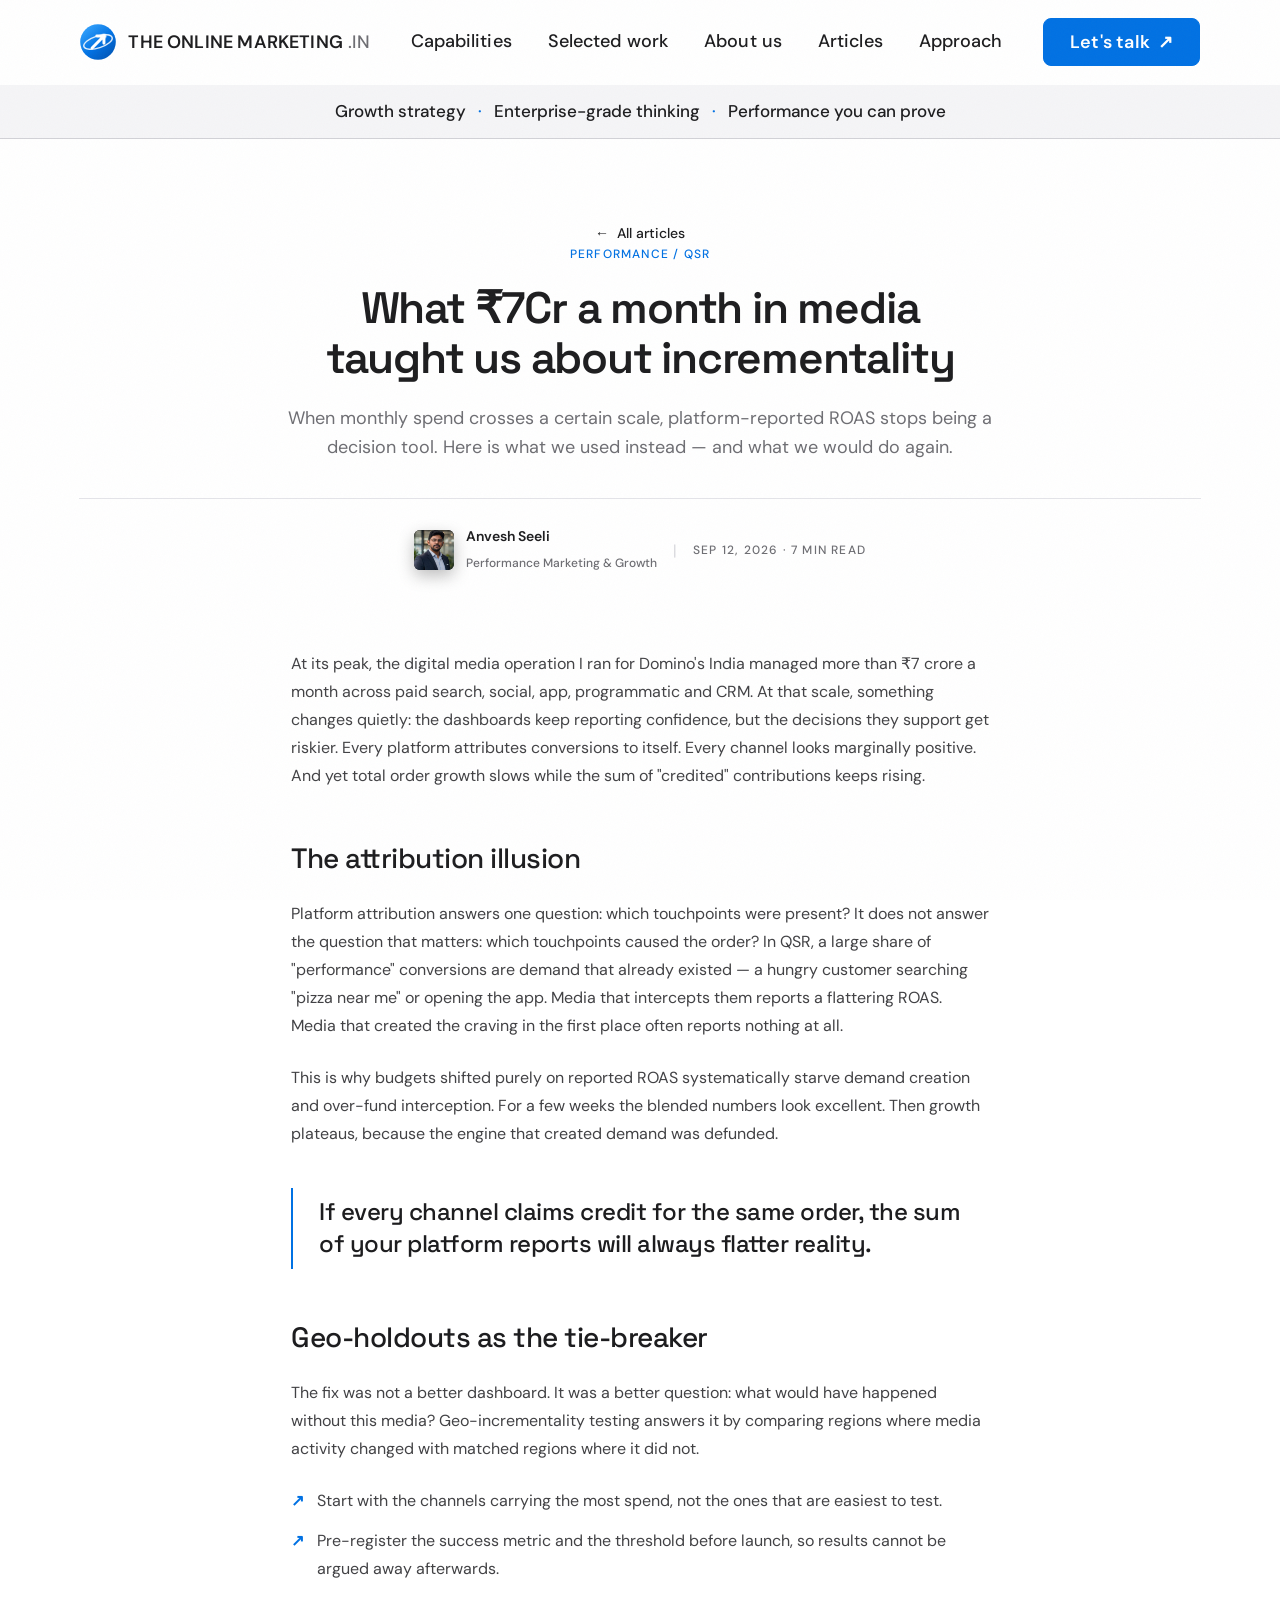
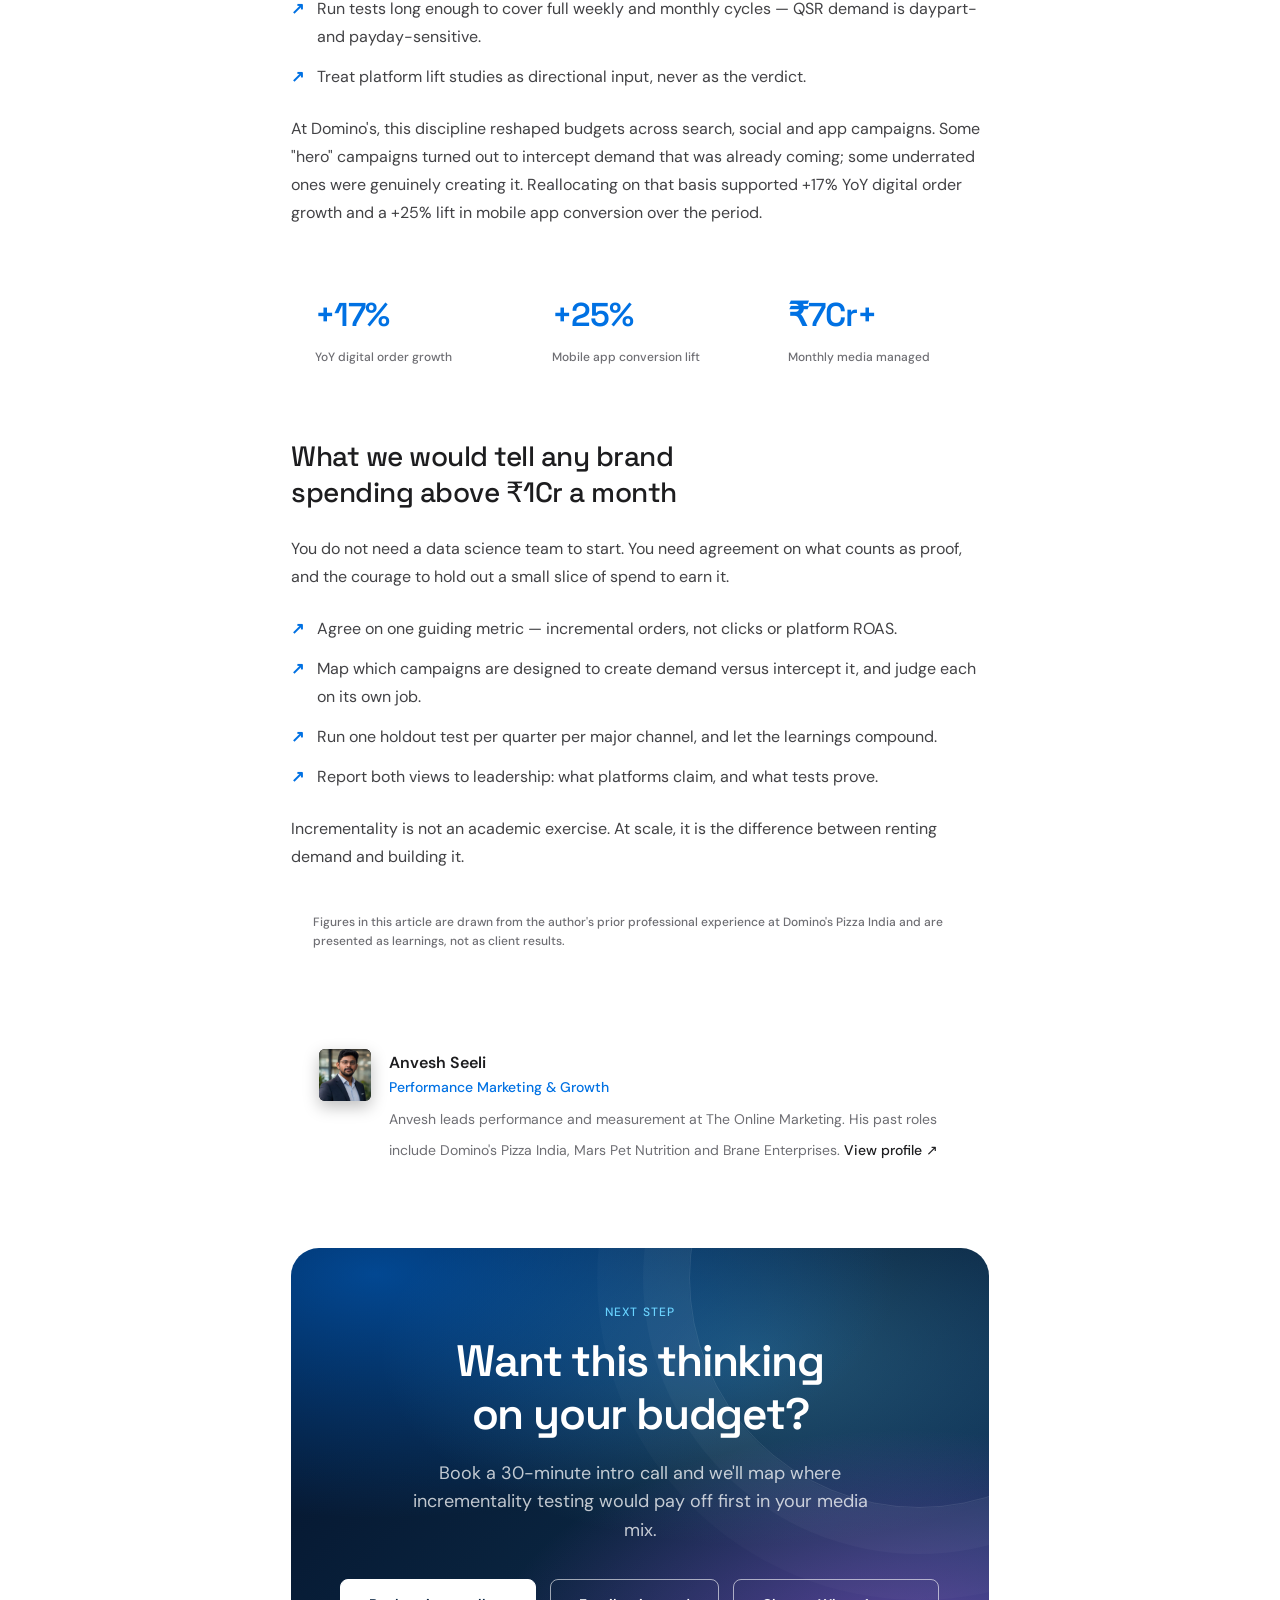
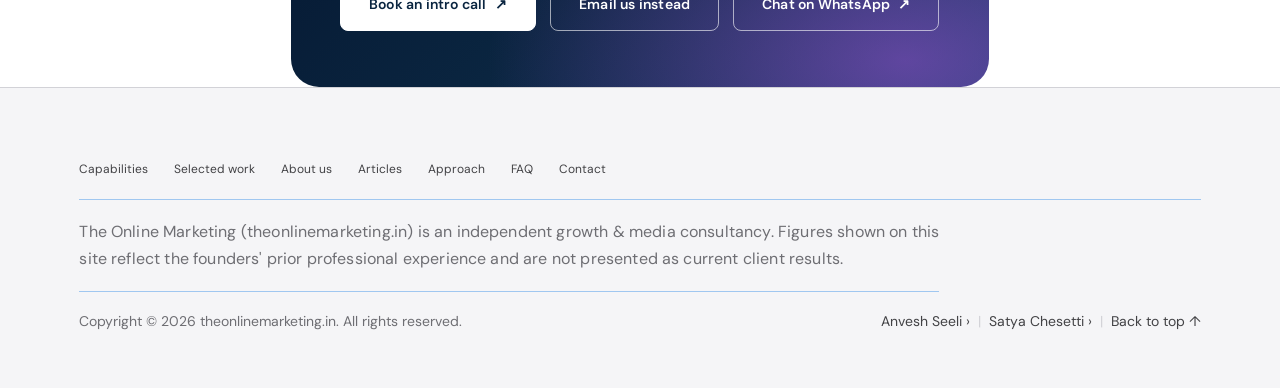
==== commit f933477e: "Add files via upload" ====
--- a/articles/incrementality-at-scale.html
+++ b/articles/incrementality-at-scale.html
@@ -6,7 +6,7 @@
 <title>What ₹7Cr a month in media taught us about incrementality — The Online Marketing | theonlinemarketing.in</title>
 <meta name="description" content="At Domino's-scale budgets, platform ROAS stops being a decision tool. Geo-holdouts and disciplined test design became the only way to know what media actually caused.">
 <meta name="theme-color" content="#f5f5f7">
-<link rel="icon" href="data:image/svg+xml,%3Csvg%20xmlns%3D%27http%3A%2F%2Fwww.w3.org%2F2000%2Fsvg%27%20viewBox%3D%270%200%2064%2064%27%3E%3Ccircle%20cx%3D%2732%27%20cy%3D%2732%27%20r%3D%2730%27%20fill%3D%27%23171717%27%2F%3E%3Cellipse%20cx%3D%2732%27%20cy%3D%2732%27%20rx%3D%2725%27%20ry%3D%2710%27%20transform%3D%27rotate%28-18%2032%2032%29%27%20fill%3D%27none%27%20stroke%3D%27%23b5a58a%27%20stroke-width%3D%272.5%27%2F%3E%3Cpath%20d%3D%27M22%2042%20L42%2022%20M42%2022%20H30%20M42%2022%20V34%27%20stroke%3D%27%23b5a58a%27%20stroke-width%3D%275%27%20fill%3D%27none%27%20stroke-linecap%3D%27round%27%20stroke-linejoin%3D%27round%27%2F%3E%3Ccircle%20cx%3D%2742%27%20cy%3D%2722%27%20r%3D%274%27%20fill%3D%27%23fff%27%2F%3E%3C%2Fsvg%3E">
+<link rel="icon" href="data:image/svg+xml,%3Csvg%20xmlns%3D%22http%3A%2F%2Fwww.w3.org%2F2000%2Fsvg%22%20viewBox%3D%220%200%2064%2064%22%3E%3Cdefs%3E%3ClinearGradient%20id%3D%22fg%22%20x1%3D%228%22%20y1%3D%224%22%20x2%3D%2256%22%20y2%3D%2260%22%20gradientUnits%3D%22userSpaceOnUse%22%3E%3Cstop%20stop-color%3D%22%2337a6ff%22%2F%3E%3Cstop%20offset%3D%22.55%22%20stop-color%3D%22%230071e3%22%2F%3E%3Cstop%20offset%3D%221%22%20stop-color%3D%22%230053b3%22%2F%3E%3C%2FlinearGradient%3E%3C%2Fdefs%3E%3Ccircle%20cx%3D%2232%22%20cy%3D%2232%22%20r%3D%2230%22%20fill%3D%22url%28%23fg%29%22%2F%3E%3Cellipse%20cx%3D%2232%22%20cy%3D%2232%22%20rx%3D%2225%22%20ry%3D%2210%22%20transform%3D%22rotate%28-18%2032%2032%29%22%20fill%3D%22none%22%20stroke%3D%22%23fff%22%20stroke-width%3D%222.5%22%20opacity%3D%22.85%22%2F%3E%3Cpath%20d%3D%22M22%2042%20L42%2022%20M42%2022%20H30%20M42%2022%20V34%22%20stroke%3D%22%23fff%22%20stroke-width%3D%225%22%20fill%3D%22none%22%20stroke-linecap%3D%22round%22%20stroke-linejoin%3D%22round%22%2F%3E%3Ccircle%20cx%3D%2242%22%20cy%3D%2222%22%20r%3D%224%22%20fill%3D%22%23fff%22%2F%3E%3C%2Fsvg%3E">
 <link rel="stylesheet" href="../css/style.css">
 <link rel="preload" href="../assets/fonts/space-grotesk-var.woff2" as="font" type="font/woff2" crossorigin>
 <link rel="preload" href="../assets/fonts/dm-sans-var.woff2" as="font" type="font/woff2" crossorigin>
@@ -19,7 +19,7 @@
   <div class="wrap nav-inner">
     <a class="logo" href="../index.html#top" aria-label="The Online Marketing — home">
       <span class="mark" aria-hidden="true">
-        <svg viewBox="0 0 64 64" fill="none" class="logo-svg"><circle cx="32" cy="32" r="30" fill="#171717"/><ellipse cx="32" cy="32" rx="25" ry="10" transform="rotate(-18 32 32)" stroke="#b5a58a" stroke-width="2.5" class="orbit"/><path d="M22 42 L42 22 M42 22 H30 M42 22 V34" stroke="#b5a58a" stroke-width="5" stroke-linecap="round" stroke-linejoin="round" class="arrow"/><circle cx="42" cy="22" r="4" fill="#ffffff" class="star"/></svg>
+        <svg viewBox="0 0 64 64" fill="none" class="logo-svg"><defs><linearGradient id="tomBlueNav" x1="8" y1="4" x2="56" y2="60" gradientUnits="userSpaceOnUse"><stop stop-color="#37a6ff"/><stop offset=".55" stop-color="#0071e3"/><stop offset="1" stop-color="#0053b3"/></linearGradient></defs><circle cx="32" cy="32" r="30" fill="url(#tomBlueNav)"/><ellipse cx="32" cy="32" rx="25" ry="10" transform="rotate(-18 32 32)" stroke="#ffffff" stroke-width="2.5" opacity=".85" class="orbit"/><path d="M22 42 L42 22 M42 22 H30 M42 22 V34" stroke="#ffffff" stroke-width="5" stroke-linecap="round" stroke-linejoin="round" class="arrow"/><circle cx="42" cy="22" r="4" fill="#ffffff" class="star"/></svg>
       </span>
       <span>THE ONLINE MARKETING<span class="thin">&nbsp;.IN</span></span>
     </a>
--- a/css/style.css
+++ b/css/style.css
@@ -14,7 +14,7 @@
 /* ============================================================
    THE ONLINE MARKETING (theonlinemarketing.in) — shared stylesheet (home + article pages)
    Theme: apple.com-style premium.
-   Flat surfaces (#fff / #f5f3ee / #000), frosted slim nav,
+   Flat surfaces (#fff / #f5f5f7 / #000), frosted slim nav,
    centered hero typography, full-bleed colour bands, rounded
    tiles, champagne-gold accent #B5A58A on ivory & charcoal,
    hairline separators, light Apple-style footer.
@@ -29,19 +29,19 @@
 
 /* ---------- 1. Tokens & reset ---------- */
 :root{
-  --bg:#f5f3ee;
+  --bg:#ffffff;
   --paper:#ffffff;
-  --ink:#171717;
-  --soft:#3d3c38;
-  --muted:#77766f;
-  --line:#dddad2;
-  --line-soft:#e7e4dc;
-  --blue:#171717;
-  --blue-hover:#333333;
-  --blue-dark:#b5a58a;      /* Apple link blue on dark surfaces */
-  --blue-soft:#eae7e0;
-  --green:#6f7d57;
-  --black:#222222;
+  --ink:#1d1d1f;
+  --soft:#424245;
+  --muted:#6e6e73;
+  --line:#d2d2d7;
+  --line-soft:#e4e4e9;
+  --blue:#0071e3;
+  --blue-hover:#0077ed;
+  --blue-dark:#2997ff;      /* Apple link blue on dark surfaces */
+  --blue-soft:#e8f2ff;
+  --green:#248a3d;
+  --black:#000000;
   --nav-h:84px;
   --radius:10px;
   --radius-lg:10px;
@@ -62,14 +62,14 @@
 h1,h2,h3,p{margin:0}
 ul{margin:0;padding:0;list-style:none}
 svg{display:block}
-::selection{background:rgba(181,165,138,.35)}
+::selection{background:rgba(0,113,227,.35)}
 
 /* ---------- 2. Base + utilities ---------- */
 .wrap{width:min(1080px,100% - 48px);margin-inline:auto}
 .band{padding:96px 0}
 .band-white{background:var(--paper)}
 .band-gray{background:var(--bg)}
-.band-dark{background:var(--black);color:#f5f3ee}
+.band-dark{background:var(--black);color:#f5f5f7}
 
 .kicker{
   font-size:12px;font-weight:600;letter-spacing:.12em;
@@ -113,10 +113,10 @@
 .btn:hover{background:var(--blue-hover)}
 .btn:active{transform:scale(.98)}
 .btn .arw{font-weight:400}
-.btn.ghost{background:transparent;border-color:rgba(255,255,255,.4);color:#f5f3ee}
+.btn.ghost{background:transparent;border-color:rgba(255,255,255,.4);color:#f5f5f7}
 .btn.ghost:hover{background:rgba(255,255,255,.08);border-color:rgba(255,255,255,.7)}
 .btn.light{background:var(--paper);color:var(--ink)}
-.btn.light:hover{background:#eae7e0}
+.btn.light:hover{background:#f5f5f7}
 
 .skip-link{
   position:absolute;left:-9999px;top:0;z-index:300;
@@ -145,7 +145,7 @@
 }
 .mark svg{width:12px;height:12px}
 
-.navlinks{display:flex;align-items:center;justify-content:center;gap:34px;font-size:12px;font-weight:400;color:rgba(23,23,23,.88)}
+.navlinks{display:flex;align-items:center;justify-content:center;gap:34px;font-size:12px;font-weight:400;color:rgba(29,29,31,.88)}
 .navlinks a{padding:4px 0;transition:color .2s}
 .navlinks a:hover{color:var(--blue)}
 .navlinks a.active{color:var(--blue);font-weight:500}
@@ -189,8 +189,8 @@
 .visual-wrap{max-width:1020px;margin:70px auto 0}
 .visual{
   position:relative;min-height:440px;border-radius:var(--radius-lg);
-  background:linear-gradient(160deg,#2a2a2a 0%,#1f1f1f 60%,#262626 100%);
-  color:#f5f3ee;padding:34px;overflow:hidden;isolation:isolate;
+  background:linear-gradient(160deg,#0a2540 0%,#06182e 60%,#0a2038 100%);
+  color:#f5f5f7;padding:34px;overflow:hidden;isolation:isolate;
 }
 .visual::before{
   content:"";position:absolute;width:380px;height:380px;
@@ -200,7 +200,7 @@
 }
 .visual-top{
   display:flex;justify-content:space-between;gap:12px;
-  font-size:12px;letter-spacing:.14em;text-transform:uppercase;color:#9b9a92;
+  font-size:12px;letter-spacing:.14em;text-transform:uppercase;color:#86868b;
 }
 .chart-title{
   font-size:20px;line-height:1.14;letter-spacing:-.03em;
@@ -213,7 +213,7 @@
 }
 .bar{
   flex:1;height:var(--h);border-radius:5px 5px 0 0;
-  background:linear-gradient(180deg,#c4b69c 0%,#8f8268 85%);
+  background:linear-gradient(180deg,#64d2ff 0%,#0071e3 85%);
   transition:height 1s var(--ease) var(--bd,0s);
 }
 .bar:nth-child(1){--bd:0ms}   .bar:nth-child(2){--bd:70ms}
@@ -224,7 +224,7 @@
 .js .chart.in .bar{height:var(--h)}
 .chart-foot{
   display:flex;justify-content:space-between;gap:12px;
-  font-size:12px;letter-spacing:.1em;text-transform:uppercase;color:#9b9a92;margin-top:12px;
+  font-size:12px;letter-spacing:.1em;text-transform:uppercase;color:#86868b;margin-top:12px;
 }
 .floating{
   position:absolute;right:26px;bottom:28px;
@@ -238,7 +238,7 @@
 .trust{background:var(--paper);border-top:1px solid var(--line-soft);border-bottom:1px solid var(--line-soft);padding:26px 0}
 .trust-inner{display:flex;justify-content:center;align-items:center;gap:20px 44px;flex-wrap:wrap;text-align:center}
 .trust-label{font-size:12px;font-weight:600;letter-spacing:.12em;text-transform:uppercase;color:var(--muted)}
-.brands{display:flex;gap:36px;flex-wrap:wrap;justify-content:center;align-items:center;font-size:16px;font-weight:600;letter-spacing:-.01em;color:#9b9a92}
+.brands{display:flex;gap:36px;flex-wrap:wrap;justify-content:center;align-items:center;font-size:16px;font-weight:600;letter-spacing:-.01em;color:#86868b}
 .brands span{transition:color .2s}
 .brands span:hover{color:var(--ink)}
 
@@ -263,11 +263,11 @@
   font-weight:600;max-width:880px;margin:14px auto 0;text-wrap:balance;
 }
 .manifesto h2 em{font-style:normal;color:var(--blue-dark)}
-.manifesto .m-lead{color:#9b9a92;max-width:680px;margin:26px auto 0;font-size:16px;line-height:1.6}
+.manifesto .m-lead{color:#86868b;max-width:680px;margin:26px auto 0;font-size:16px;line-height:1.6}
 .principles{display:grid;grid-template-columns:repeat(3,1fr);gap:28px;max-width:920px;margin:64px auto 0;text-align:left}
 .principle{border-top:1px solid rgba(255,255,255,.2);padding-top:18px}
-.principle b{font-size:16px;color:#f5f3ee;font-weight:600;display:block}
-.principle p{font-size:14px;margin-top:8px;color:#9b9a92;line-height:1.6}
+.principle b{font-size:16px;color:#f5f5f7;font-weight:600;display:block}
+.principle p{font-size:14px;margin-top:8px;color:#86868b;line-height:1.6}
 
 /* ---------- 7. Work / About / Articles ---------- */
 .work-grid{display:grid;grid-template-columns:1fr 1fr;gap:14px}
@@ -331,7 +331,7 @@
   background:radial-gradient(260px 140px at 80% -10%,rgba(255,255,255,.22),transparent 60%);
 }
 .thumb.t1{background:var(--blue)}
-.thumb.t2{background:#171717}
+.thumb.t2{background:#1d1d1f}
 .thumb.t3{background:#5e5e63}
 .article-card .body{padding:26px 28px 28px;display:flex;flex-direction:column;flex:1;text-align:left}
 .article-card h3{font-size:20px;letter-spacing:-.02em;font-weight:600;line-height:1.28;margin-top:14px}
@@ -384,7 +384,7 @@
 
 .cta{
   position:relative;overflow:hidden;text-align:center;
-  background:var(--black);color:#f5f3ee;border-radius:var(--radius-lg);
+  background:var(--black);color:#f5f5f7;border-radius:var(--radius-lg);
   padding:88px 48px;
 }
 .cta::before{
@@ -397,7 +397,7 @@
   font-size:clamp(38px,5vw,62px);letter-spacing:-.035em;line-height:1.05;
   font-weight:600;margin:14px auto 0;max-width:680px;text-wrap:balance;
 }
-.cta p{font-size:16px;line-height:1.6;color:#9b9a92;max-width:480px;margin:18px auto 0}
+.cta p{font-size:16px;line-height:1.6;color:#86868b;max-width:480px;margin:18px auto 0}
 .cta-actions{display:flex;justify-content:center;gap:14px;flex-wrap:wrap;margin-top:34px;position:relative}
 
 /* ---------- 9. Footer (apple.com light) ---------- */
@@ -542,7 +542,7 @@
   opacity:1;transform:none;
   transition:opacity .8s ease var(--d,0s),transform .8s var(--ease) var(--d,0s);
 }
-:focus-visible{outline:3px solid rgba(181,165,138,.65);outline-offset:3px;border-radius:6px}
+:focus-visible{outline:3px solid rgba(0,113,227,.65);outline-offset:3px;border-radius:6px}
 @media (prefers-reduced-motion:reduce){
   html{scroll-behavior:auto}
   *,*::before,*::after{
@@ -613,7 +613,7 @@
 /* --- Scroll progress bar --- */
 .progress{
   position:fixed;top:0;left:0;height:3px;width:0;z-index:300;
-  background:linear-gradient(90deg,#8f8268,#b5a58a);
+  background:linear-gradient(90deg,#0071e3,#bf5af2);
 }
 .nav.scrolled{box-shadow:0 6px 24px rgba(0,0,0,.08)}
 
@@ -699,22 +699,22 @@
 
 /* Warm ivory surfaces + champagne gold accent */
 :root{
-  --bg:#f5f3ee;
-  --line:#dddad2;
-  --line-soft:#dddad2;
-  --gold:#b5a58a;
-  --gold-bright:#b5a58a;
-  --gold-grad:linear-gradient(90deg,#b5a58a,#8f8268);
-}
-::selection{background:rgba(181,165,138,.25)}
-.band-dark,.manifesto,.cta{background:#222222}
-.ribbon{background:#f5f3ee}
+  --bg:#ffffff;
+  --line:#d2d2d7;
+  --line-soft:#d2d2d7;
+  --gold:#0071e3;
+  --gold-bright:#0071e3;
+  --gold-grad:linear-gradient(90deg,#0071e3,#0062cc);
+}
+::selection{background:rgba(0,113,227,.25)}
+.band-dark,.manifesto,.cta{background:#1d1d1f}
+.ribbon{background:#f5f5f7}
 
 /* Gold kickers with champagne hairline */
 .kicker{color:var(--gold)}
 .kicker::before{content:"";width:26px;height:1px;background:var(--gold-grad);flex:none}
 .band-dark .kicker,.cta .kicker{color:var(--gold-bright)}
-.band-dark .kicker::before,.cta .kicker::before{background:linear-gradient(90deg,#b5a58a,#8f8268)}
+.band-dark .kicker::before,.cta .kicker::before{background:linear-gradient(90deg,#0071e3,#0062cc)}
 
 /* Editorial italic accents — same family, luxury contrast via style+color */
 .hero h1 em,.manifesto h2 em{
@@ -734,9 +734,9 @@
 }
 
 /* Champagne hairlines in footer + gold article thumb */
-.footer-nav{border-bottom-color:rgba(181,165,138,.35)}
-.footer-note{border-bottom-color:rgba(181,165,138,.35)}
-.thumb.t2{background:linear-gradient(135deg,#1d1a14 0%,#8f8268 100%)}
+.footer-nav{border-bottom-color:rgba(0,113,227,.35)}
+.footer-note{border-bottom-color:rgba(0,113,227,.35)}
+.thumb.t2{background:linear-gradient(135deg,#1d1a14 0%,#0062cc 100%)}
 
 /* Gold focus on interactive editorial elements */
 .ext-list a:hover{color:var(--gold)}
@@ -781,20 +781,20 @@
 /* Gold ring on card hover */
 .case,.founder,.article-card{border:1px solid transparent}
 .case:hover,.founder:hover,.article-card:hover{
-  border-color:rgba(181,165,138,.38);
-  box-shadow:inset 0 1px 0 rgba(255,255,255,.9),0 0 0 4px rgba(181,165,138,.08),0 28px 64px rgba(20,16,8,.14);
+  border-color:rgba(0,113,227,.38);
+  box-shadow:inset 0 1px 0 rgba(255,255,255,.9),0 0 0 4px rgba(0,113,227,.08),0 28px 64px rgba(20,16,8,.14);
 }
 
 /* Nav: champagne hairline when scrolled */
-.nav.scrolled{border-bottom-color:rgba(181,165,138,.35);box-shadow:0 8px 30px rgba(20,16,8,.07)}
+.nav.scrolled{border-bottom-color:rgba(0,113,227,.35);box-shadow:0 8px 30px rgba(20,16,8,.07)}
 
 /* Black & champagne author chips */
-.mini{background:#222222 !important;color:#b5a58a !important;box-shadow:0 6px 16px rgba(0,0,0,.25) !important}
-.initials{background:#222222;color:#b5a58a;box-shadow:0 10px 26px rgba(0,0,0,.22),inset 0 1px 0 rgba(255,255,255,.12)}
+.mini{background:#1d1d1f !important;color:#0071e3 !important;box-shadow:0 6px 16px rgba(0,0,0,.25) !important}
+.initials{background:#1d1d1f;color:#0071e3;box-shadow:0 10px 26px rgba(0,0,0,.22),inset 0 1px 0 rgba(255,255,255,.12)}
 
 /* Dark bands: faint champagne aura */
 .band-dark,.cta{
-  background:radial-gradient(760px 380px at 82% -12%,rgba(181,165,138,.14),transparent 60%),#222222;
+  background:radial-gradient(760px 380px at 82% -12%,rgba(0,113,227,.14),transparent 60%),#1d1d1f;
 }
 
 /* Magnetic buttons (JS-driven translate) */
@@ -829,13 +829,13 @@
    ============================================================ */
 .engine{position:relative;overflow:hidden}
 .engine::before{content:"";position:absolute;inset:0;pointer-events:none;background:
-  radial-gradient(680px 340px at 18% 0%,rgba(181,165,138,.10),transparent 62%),
-  radial-gradient(560px 320px at 88% 100%,rgba(181,165,138,.07),transparent 60%)}
+  radial-gradient(680px 340px at 18% 0%,rgba(0,113,227,.10),transparent 62%),
+  radial-gradient(560px 320px at 88% 100%,rgba(0,113,227,.07),transparent 60%)}
 .engine-head{max-width:760px;margin:0 auto 56px;text-align:center;position:relative}
 .engine-head .kicker{justify-content:center}
-.engine-head h2{font-size:clamp(26px,3.4vw,42px);line-height:1.1;letter-spacing:-.03em;margin-top:16px;color:#f5f3ee}
+.engine-head h2{font-size:clamp(26px,3.4vw,42px);line-height:1.1;letter-spacing:-.03em;margin-top:16px;color:#f5f5f7}
 .engine-head h2 em{font-style:italic;color:var(--gold-bright)}
-.engine-sub{font-size:16px;color:#9b9a92;margin-top:14px;line-height:1.6}
+.engine-sub{font-size:16px;color:#86868b;margin-top:14px;line-height:1.6}
 .engine-grid{display:grid;grid-template-columns:1.2fr .8fr;gap:52px;align-items:center;max-width:1120px;margin:0 auto;position:relative}
 .engine-fig{min-width:0}
 .engine-svg{width:100%;height:auto;display:block}
@@ -848,22 +848,22 @@
 .engine.in .engine-area{opacity:1}
 .node{opacity:0;transition:opacity .55s ease;transition-delay:calc(var(--nd,0) * 380ms + 500ms)}
 .engine.in .node{opacity:1}
-.node .dot{fill:#222222;stroke:url(#engineGold);stroke-width:2.5;
+.node .dot{fill:#1d1d1f;stroke:url(#engineGold);stroke-width:2.5;
   transform:scale(0);transform-box:fill-box;transform-origin:center;
   transition:transform .55s cubic-bezier(.34,1.56,.64,1);transition-delay:calc(var(--nd,0) * 380ms + 500ms)}
 .engine.in .node .dot{transform:scale(1)}
-.node .halo{fill:none;stroke:rgba(181,165,138,.4);stroke-width:1;opacity:0;transform-box:fill-box;transform-origin:center}
+.node .halo{fill:none;stroke:rgba(0,113,227,.4);stroke-width:1;opacity:0;transform-box:fill-box;transform-origin:center}
 .engine.in .node .halo{animation:nodePulse 3.4s ease-out infinite;animation-delay:calc(var(--nd,0) * 380ms + 900ms)}
 @keyframes nodePulse{0%{opacity:.9;transform:scale(.55)}70%{opacity:0;transform:scale(1.6)}100%{opacity:0;transform:scale(1.6)}}
 .node .nnum{fill:var(--gold-bright);font-size:11px;font-weight:600;letter-spacing:.14em;text-anchor:middle}
-.node .nlabel{fill:#f5f3ee;font-size:13px;font-weight:600;letter-spacing:.08em;text-anchor:middle}
-.node .nsub{fill:#9b9a92;font-size:11px;letter-spacing:.02em;text-anchor:middle}
+.node .nlabel{fill:#f5f5f7;font-size:13px;font-weight:600;letter-spacing:.08em;text-anchor:middle}
+.node .nsub{fill:#86868b;font-size:11px;letter-spacing:.02em;text-anchor:middle}
 .engine-stats{display:grid;grid-template-columns:1fr 1fr;gap:14px}
-.engine-stat{background:rgba(255,255,255,.035);border:1px solid rgba(181,165,138,.16);border-radius:18px;padding:24px 20px;
+.engine-stat{background:rgba(255,255,255,.035);border:1px solid rgba(0,113,227,.16);border-radius:18px;padding:24px 20px;
   transition:transform .4s cubic-bezier(.22,1,.36,1),border-color .4s,background .4s}
-.engine-stat:hover{transform:translateY(-4px);border-color:rgba(181,165,138,.5);background:rgba(255,255,255,.055)}
+.engine-stat:hover{transform:translateY(-4px);border-color:rgba(0,113,227,.5);background:rgba(255,255,255,.055)}
 .engine-stat strong{display:block;font-size:31px;letter-spacing:-.03em;font-weight:600;color:var(--gold-bright)}
-.engine-stat span{display:block;font-size:12px;color:#9b9a92;margin-top:8px;line-height:1.55}
+.engine-stat span{display:block;font-size:12px;color:#86868b;margin-top:8px;line-height:1.55}
 @media (max-width:900px){
   .engine-grid{grid-template-columns:1fr;gap:40px}
   .engine-head{margin-bottom:40px}
@@ -884,17 +884,17 @@
    18. DESIGN SYSTEM v2 — CLIENT BRAND SPEC (authoritative layer)
    Fonts: Space Grotesk (headings) / DM Sans (body)
    Palette: Warm Ivory #F5F3EE · Soft Beige #EAE7E0 · Rich Black
-   #171717 · Stone Grey #77766F · Champagne Gold #B5A58A ·
-   White cards · Deep Charcoal #222222 · borders #DDDAD2
+   #1d1d1f · Stone Grey #77766F · Champagne Gold #B5A58A ·
+   White cards · Deep Charcoal #1d1d1f · borders #DDDAD2
    Layout: 1440px max · 12-col grid · 8px system · 120px sections
    ============================================================ */
 
 /* --- tokens --- */
 :root{
-  --bg:#f5f3ee; --bg-soft:#eae7e0; --paper:#ffffff;
-  --ink:#171717; --charcoal:#222222; --muted:#77766f; --soft:#3d3c38;
-  --line:#dddad2; --line-soft:#e7e4dc;
-  --gold:#b5a58a; --gold-deep:#8f8268;
+  --bg:#ffffff; --bg-soft:#f5f5f7; --paper:#ffffff;
+  --ink:#1d1d1f; --charcoal:#000000; --muted:#6e6e73; --soft:#424245;
+  --line:#d2d2d7; --line-soft:#e4e4e9;
+  --gold:#0071e3; --gold-deep:#0062cc;
   --nav-h:84px; --radius:10px; --radius-lg:10px;
 }
 
@@ -921,7 +921,7 @@
 .lead,.section-head p,.engine-sub,.manifesto .m-lead,.cta p,.post-hero .deck,.principle b,.faq summary{
   font-size:18px;line-height:1.6;font-weight:400}
 .manifesto .m-lead,.cta p,.engine-sub,.section-head p,.lead,.post-hero .deck{color:var(--muted)}
-.principle b{color:#f5f3ee;font-weight:600;font-family:"Space Grotesk",sans-serif}
+.principle b{color:#f5f5f7;font-weight:600;font-family:"Space Grotesk",sans-serif}
 .faq summary{font-weight:600;font-family:"Space Grotesk",sans-serif;letter-spacing:-.2px;color:var(--ink)}
 p,li,.service p,.case p,.founder p,.step p,.faq details p,.article-card .excerpt,.principle p,
 .post-body p,.post-body ul li,.micro{
@@ -952,7 +952,7 @@
 .faq .icon{color:var(--gold-deep)}
 .dot{background:var(--gold)}
 .progress{background:var(--gold)}
-::selection{background:rgba(181,165,138,.35)}
+::selection{background:rgba(0,113,227,.35)}
 .skip-link{color:var(--ink)}
 
 /* --- layout: 1440 max, 80-100px margins, 120px sections --- */
@@ -966,7 +966,7 @@
 .nav{background:transparent;border-bottom:1px solid transparent;
   -webkit-backdrop-filter:none;backdrop-filter:none;
   transition:background .3s ease,border-color .3s ease}
-.nav.scrolled{background:rgba(245,243,238,.9);border-bottom-color:var(--line);
+.nav.scrolled{background:rgba(245,245,247,.9);border-bottom-color:var(--line);
   -webkit-backdrop-filter:saturate(160%) blur(14px);backdrop-filter:saturate(160%) blur(14px);
   box-shadow:none}
 .nav-inner{height:var(--nav-h)}
@@ -975,17 +975,17 @@
 .btn{background:var(--ink);color:#fff;border:1px solid var(--ink);border-radius:8px;
   height:52px;padding:0 28px;
   transition:background .25s ease,color .25s ease,border-color .25s ease,transform .25s ease}
-.btn:hover{background:#333;border-color:#333}
+.btn:hover{background:#0077ed;border-color:#0077ed}
 .btn.light{background:var(--bg);color:var(--ink);border-color:var(--bg)}
 .btn.light:hover{background:#fff;border-color:#fff}
 .band-dark .btn.ghost,.cta .btn.ghost,.manifesto .btn.ghost,.engine .btn.ghost{
-  background:transparent;border:1px solid rgba(245,243,238,.45);color:#f5f3ee}
+  background:transparent;border:1px solid rgba(245,245,247,.45);color:#f5f5f7}
 .band-dark .btn.ghost:hover,.cta .btn.ghost:hover,.manifesto .btn.ghost:hover,.engine .btn.ghost:hover{
-  background:rgba(245,243,238,.08);border-color:rgba(245,243,238,.8)}
+  background:rgba(245,245,247,.08);border-color:rgba(245,245,247,.8)}
 .band-white .btn.ghost,.band-gray .btn.ghost,.post-hero .btn.ghost{
   background:transparent;border:1px solid var(--ink);color:var(--ink)}
 .band-white .btn.ghost:hover,.band-gray .btn.ghost:hover,.post-hero .btn.ghost:hover{
-  background:rgba(23,23,23,.05)}
+  background:rgba(0,113,227,.06)}
 .btn.navcta{height:40px;padding:0 20px}
 
 /* --- cards: white, 1px light-grey border, 10px radius, 32px padding --- */
@@ -997,19 +997,19 @@
   transition:transform .25s ease,border-color .25s ease,box-shadow .25s ease}
 .service:hover,.case:hover,.founder:hover,.article-card:hover{
   transform:translateY(-3px);border-color:var(--gold);
-  box-shadow:0 12px 32px rgba(23,23,23,.06)}
+  box-shadow:0 12px 32px rgba(0,0,0,.06)}
 .case:hover h3,.founder:hover h3,.article-card:hover h3{color:var(--gold-deep)}
-.engine-stat{background:rgba(255,255,255,.04);border:1px solid rgba(181,165,138,.28);
+.engine-stat{background:rgba(255,255,255,.04);border:1px solid rgba(0,113,227,.28);
   border-radius:10px;padding:32px;
   transition:transform .25s ease,border-color .25s ease,background .25s ease}
-.engine-stat:hover{transform:translateY(-3px);border-color:rgba(181,165,138,.65);background:rgba(255,255,255,.06)}
+.engine-stat:hover{transform:translateY(-3px);border-color:rgba(0,113,227,.65);background:rgba(255,255,255,.06)}
 .engine-stat strong{color:var(--gold)}
-.engine-stat span{color:#9b9a92}
+.engine-stat span{color:#86868b}
 
 /* --- band surfaces --- */
 .band-white{background:var(--bg)}
 .band-gray{background:var(--bg-soft)}
-.band-dark,.manifesto,.cta,.engine{background:var(--charcoal);color:#f5f3ee}
+.band-dark,.manifesto,.cta,.engine{background:var(--charcoal);color:#f5f5f7}
 .ribbon{background:var(--bg-soft);color:var(--ink);border-bottom:1px solid var(--line);
   font-size:13px;font-weight:500}
 
@@ -1021,11 +1021,11 @@
 .thumb{border-radius:6px}
 
 /* --- footer: deep charcoal --- */
-.footer{background:var(--charcoal);color:#a3a29a;padding:72px 0 56px;border-top:1px solid rgba(245,243,238,.08)}
-.footer a,.footer-nav a{color:#d8d5cc}
+.footer{background:var(--charcoal);color:#6e6e73;padding:72px 0 56px;border-top:1px solid rgba(245,245,247,.08)}
+.footer a,.footer-nav a{color:#515154}
 .footer a:hover,.footer-nav a:hover{color:#fff}
-.footer .logo{color:#f5f3ee}
-.footer .logo .thin{color:#a3a29a}
+.footer .logo{color:#f5f5f7}
+.footer .logo .thin{color:#6e6e73}
 
 /* --- 12-column desktop grid --- */
 @media (min-width:1024px){
@@ -1066,3 +1066,116 @@
   .service,.case,.founder,.article-card,.engine-stat,.btn{transition:none}
   .nav{transition:none}
 }
+
+/* ============================================================
+   19. APPLE x STRIPE x COLLINS REFRESH (authoritative layer)
+   Apple: white/#f5f5f7 bands, #1d1d1f ink, blue #0071e3 actions,
+   light footer, generous whitespace. Stripe: navy hero card,
+   aurora gradients, gradient headline. COLLINS: oversized brand
+   wordmark, multi-colour capability accents, premium CTA card.
+   ============================================================ */
+
+/* --- dark bands: true black + aurora --- */
+.band-dark,.manifesto,.engine{background:#000}
+.engine::before{background:
+  radial-gradient(680px 340px at 18% 0%,rgba(0,113,227,.18),transparent 62%),
+  radial-gradient(560px 320px at 88% 100%,rgba(191,90,242,.14),transparent 60%),
+  radial-gradient(500px 300px at 62% 38%,rgba(100,210,255,.10),transparent 60%)}
+.band-dark .kicker,.engine .kicker,.manifesto .kicker{color:#64d2ff}
+.visual-top,.chart-foot{color:#9fb6cc}
+.node .nnum{fill:#64d2ff}
+.engine-stat{background:rgba(255,255,255,.05);border:1px solid rgba(0,113,227,.35)}
+.engine-stat:hover{border-color:rgba(100,210,255,.7);background:rgba(255,255,255,.08)}
+.engine-stat strong{color:#64d2ff}
+.engine-stat span{color:#86868b}
+
+/* --- brand wordmark + nav (size up ~4pt, premium blue logo) --- */
+.logo{font-family:"Space Grotesk","DM Sans",sans-serif;font-size:18px;font-weight:600;
+  letter-spacing:.01em;color:#1d1d1f;gap:11px}
+.logo .thin{font-weight:500;color:#6e6e73}
+.mark{width:38px;height:38px}
+.navlinks{font-size:18px;font-weight:500;letter-spacing:.1px;gap:36px}
+.btn.navcta{font-size:18px;height:48px;padding:0 26px}
+.ribbon{font-size:17px;font-weight:500;background:#f5f5f7;color:#1d1d1f;border-bottom:1px solid #d2d2d7}
+
+/* --- buttons: Apple blue --- */
+.btn{background:#0071e3;border-color:#0071e3;color:#fff}
+.btn:hover{background:#0077ed;border-color:#0077ed}
+.btn .arw{color:inherit;font-weight:600;opacity:1}
+.btn.light{background:#f5f5f7;color:#1d1d1f;border-color:#f5f5f7}
+.btn.light:hover{background:#fff;border-color:#fff}
+.band-white .btn.ghost,.band-gray .btn.ghost,.post-hero .btn.ghost{
+  background:transparent;border:1px solid rgba(0,113,227,.45);color:#0071e3}
+.band-white .btn.ghost:hover,.band-gray .btn.ghost:hover,.post-hero .btn.ghost:hover{
+  background:rgba(0,113,227,.07);border-color:#0071e3}
+.band-dark .btn.ghost,.manifesto .btn.ghost,.engine .btn.ghost{
+  background:transparent;border:1px solid rgba(255,255,255,.5);color:#fff}
+.band-dark .btn.ghost:hover,.manifesto .btn.ghost:hover,.engine .btn.ghost:hover{
+  background:rgba(255,255,255,.1);border-color:#fff}
+
+/* --- gradient headline accents (Stripe) --- */
+.hero h1 em{
+  background:linear-gradient(92deg,#0071e3 0%,#bf5af2 52%,#ff375f 100%);
+  -webkit-background-clip:text;background-clip:text;color:transparent;font-style:normal}
+.engine-head h2 em{
+  background:linear-gradient(92deg,#64d2ff 0%,#bf5af2 100%);
+  -webkit-background-clip:text;background-clip:text;color:transparent;font-style:normal}
+
+/* --- multi-colour capability accents (Apple vibrancy) --- */
+.services .service:nth-child(1) .service-icon,.services .service:nth-child(1) .num{color:#0071e3}
+.services .service:nth-child(2) .service-icon,.services .service:nth-child(2) .num{color:#bf5af2}
+.services .service:nth-child(3) .service-icon,.services .service:nth-child(3) .num{color:#ff375f}
+.services .service:nth-child(4) .service-icon,.services .service:nth-child(4) .num{color:#30d158}
+.services .service:nth-child(5) .service-icon,.services .service:nth-child(5) .num{color:#ff9f0a}
+.services .service:nth-child(6) .service-icon,.services .service:nth-child(6) .num{color:#0a84ff}
+.services .service:nth-child(1):hover{border-color:#0071e3}
+.services .service:nth-child(2):hover{border-color:#bf5af2}
+.services .service:nth-child(3):hover{border-color:#ff375f}
+.services .service:nth-child(4):hover{border-color:#30d158}
+.services .service:nth-child(5):hover{border-color:#ff9f0a}
+.services .service:nth-child(6):hover{border-color:#0a84ff}
+.process .step:nth-child(1) .n{color:#0071e3}
+.process .step:nth-child(2) .n{color:#bf5af2}
+.process .step:nth-child(3) .n{color:#ff375f}
+.process .step:nth-child(4) .n{color:#30d158}
+
+/* --- metrics + chips --- */
+.metric strong,.stat strong{color:#0071e3}
+.mini{background:#1d1d1f !important;color:#64d2ff !important}
+.role{color:#0071e3}
+.faq .icon{color:#0071e3}
+.service-icon{filter:saturate(1.1)}
+
+/* --- contact CTA: rich Stripe-gradient premium card --- */
+.cta{
+  position:relative;overflow:hidden;border-radius:28px;color:#fff;
+  background:
+    radial-gradient(900px 420px at 12% 6%,rgba(0,113,227,.55),transparent 58%),
+    radial-gradient(760px 420px at 88% 94%,rgba(191,90,242,.45),transparent 55%),
+    radial-gradient(620px 320px at 66% 24%,rgba(100,210,255,.28),transparent 60%),
+    linear-gradient(135deg,#04122b 0%,#0a2540 55%,#123a63 100%)}
+.cta h2{color:#fff}
+.cta p{color:rgba(255,255,255,.75)}
+.cta .kicker{color:#64d2ff}
+.cta .btn{background:#fff;color:#0a2540;border-color:#fff}
+.cta .btn:hover{background:#e3f0ff;border-color:#e3f0ff}
+.cta .btn.ghost{background:transparent;border:1px solid rgba(255,255,255,.6);color:#fff}
+.cta .btn.ghost:hover{background:rgba(255,255,255,.12);border-color:#fff}
+.cta .btn .arw{color:inherit}
+
+/* --- footer: Apple light grey --- */
+.footer{background:#f5f5f7;color:#6e6e73;border-top:1px solid #d2d2d7}
+.footer a,.footer-nav a{color:#424245}
+.footer a:hover,.footer-nav a:hover{color:#0071e3}
+.footer .logo{color:#1d1d1f}
+.footer .logo .thin{color:#6e6e73}
+
+/* --- mobile tune-ups --- */
+@media (max-width:860px){
+  .logo{font-size:16px;gap:9px}
+  .mark{width:32px;height:32px}
+  .navlinks a{font-size:18px}
+  .btn.navcta{font-size:16px;height:44px;padding:0 20px}
+  .ribbon{font-size:15px}
+  .cta{border-radius:20px}
+}
